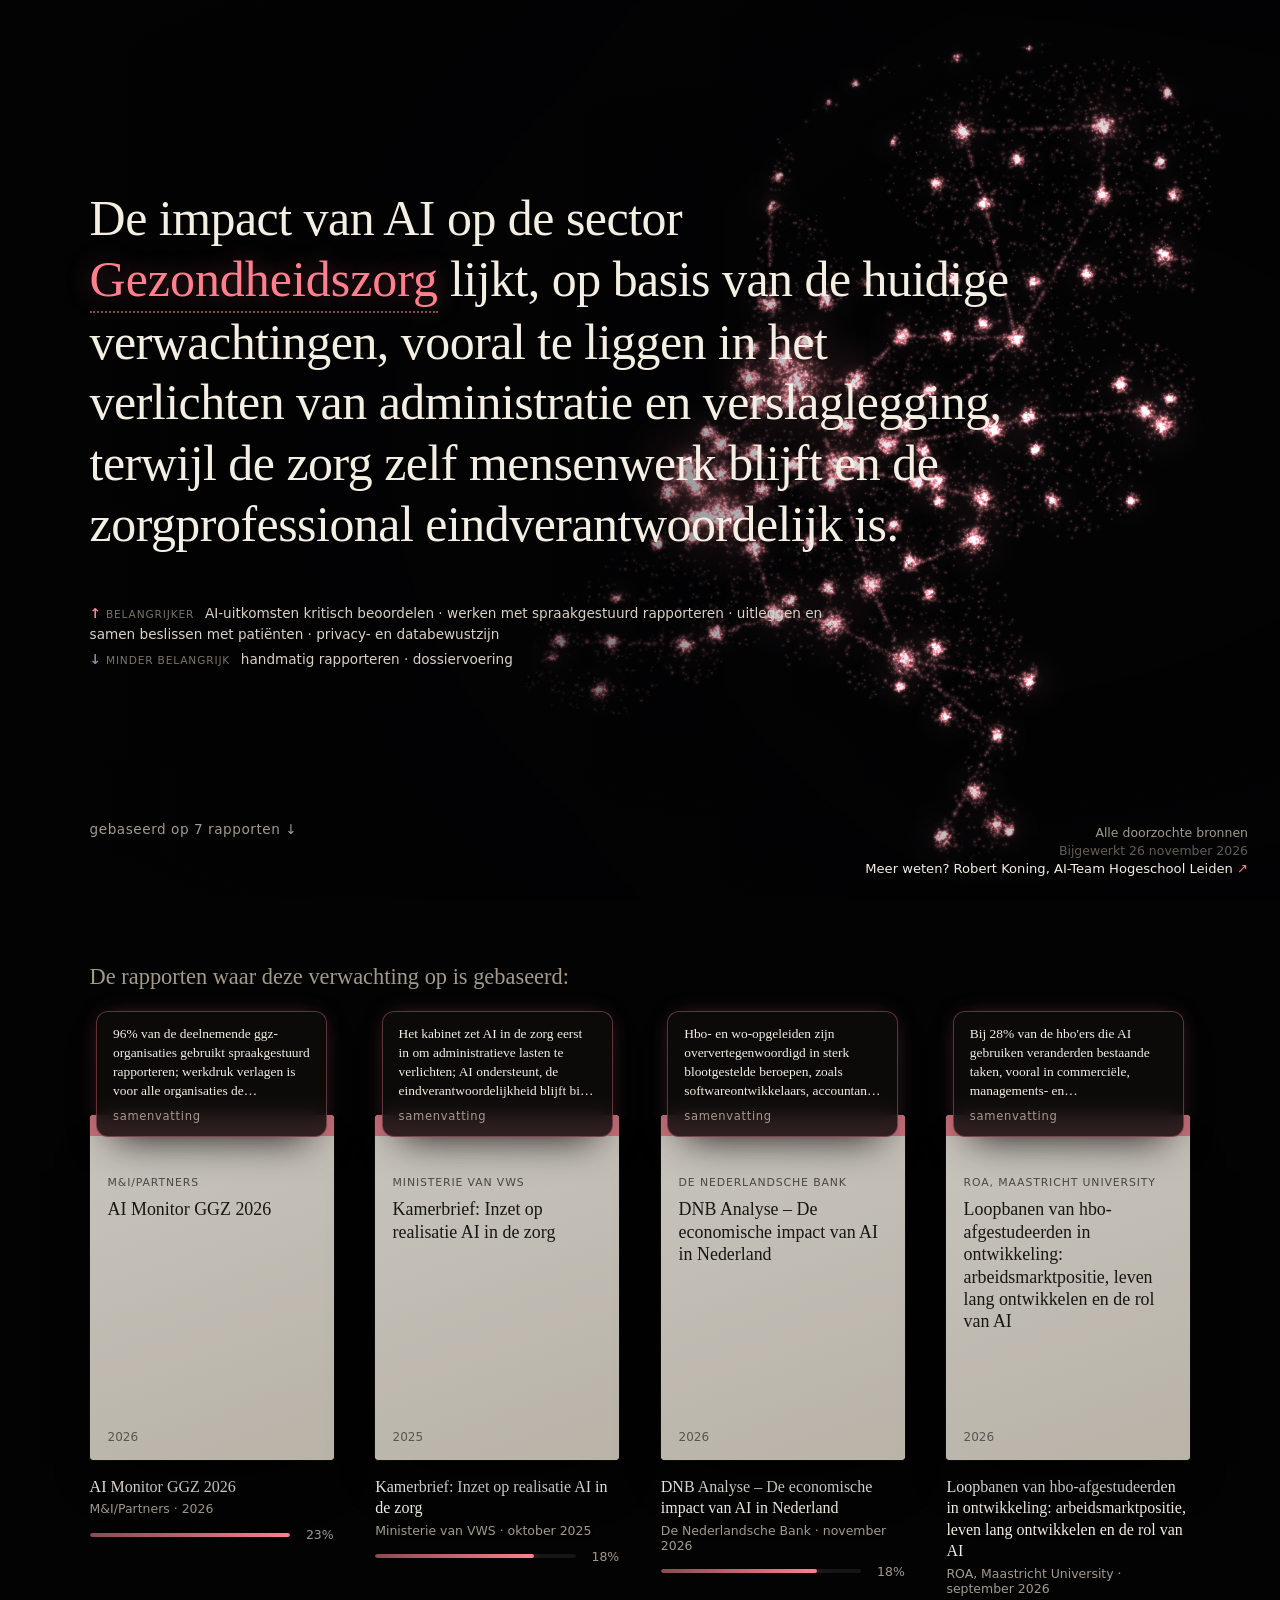
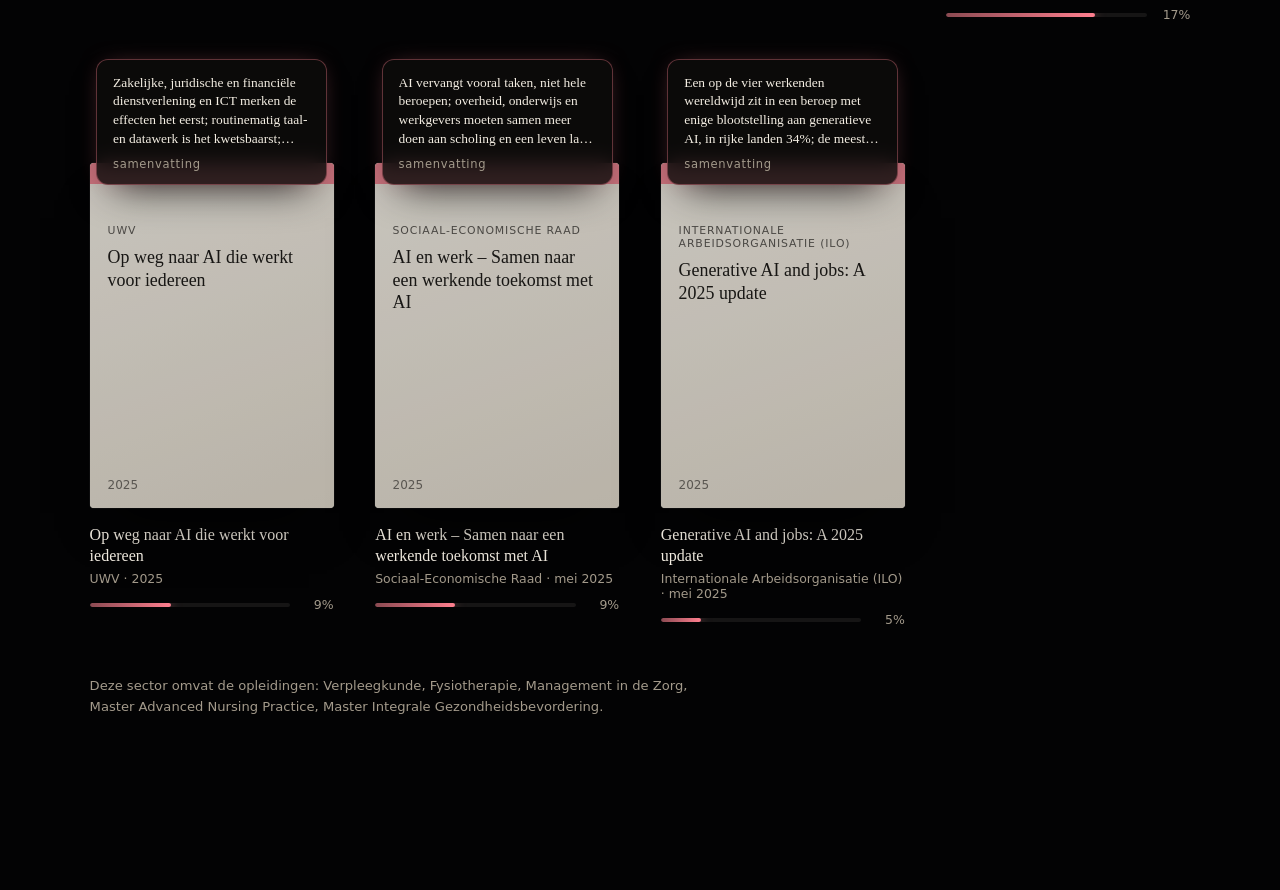
==== index.html @ 306b0353 "Eerste versie: AI en het hbo-werkveld Co-Authored-By: Claude Opus 5.5 <noreply@anthropic.com>" ====
<!doctype html>
<html lang="nl">
<head>
  <meta charset="utf-8">
  <meta name="viewport" content="width=device-width, initial-scale=1">
  <title>AI en het hbo-werkveld · Hogeschool Leiden</title>
  <meta name="description" content="Wat betekent AI voor de sectoren waarvoor Hogeschool Leiden opleidt? Eén zin per sector, gebaseerd op betrouwbaar onderzoek, wekelijks bijgewerkt.">
  <meta name="referrer" content="no-referrer">
  <link rel="icon" href="data:image/svg+xml,%3Csvg xmlns='http://www.w3.org/2000/svg' viewBox='0 0 32 32'%3E%3Crect width='32' height='32' fill='%23000'/%3E%3Ccircle cx='16' cy='16' r='6' fill='%23ffc46b'/%3E%3C/svg%3E">
  <link rel="stylesheet" href="style.css">
</head>
<body>
  <canvas id="kaart" aria-hidden="true"></canvas>
  <div class="vignet" aria-hidden="true"></div>

  <main>
    <section class="hero">
      <h1 class="zin" id="zin">
        De impact van AI op de sector
        <span class="kiezer" id="kiezer">
          <button type="button" class="kiezer-knop" id="kiezer-knop" aria-haspopup="listbox" aria-expanded="false" aria-controls="kiezer-lijst"><span id="sector-naam">…</span></button>
          <ul class="kiezer-lijst" id="kiezer-lijst" role="listbox" aria-label="Kies een sector"></ul>
        </span>
        lijkt, op basis van de huidige verwachtingen, <span class="kern" id="kern"></span>
      </h1>

      <div class="vaardigheden" id="vaardigheden" aria-live="polite">
        <p><span class="pijl op" aria-hidden="true">↑</span><span class="label">belangrijker</span> <span id="meer"></span></p>
        <p><span class="pijl neer" aria-hidden="true">↓</span><span class="label">minder belangrijk</span> <span id="minder"></span></p>
      </div>

      <a class="scroll-hint" href="#rapporten" id="scroll-hint"><span id="aantal"></span> <span aria-hidden="true">↓</span></a>
    </section>

    <section class="rapporten" id="rapporten" aria-labelledby="rapporten-kop">
      <h2 id="rapporten-kop">De rapporten waar deze verwachting op is gebaseerd:</h2>
      <ol class="rapport-lijst" id="rapport-lijst"></ol>
      <p class="opleidingen" id="opleidingen"></p>
    </section>
  </main>

  <footer>
    <a href="bronnen.html">Alle doorzochte bronnen</a>
    <span class="bijgewerkt" id="bijgewerkt"></span>
    <a class="contact" href="https://www.linkedin.com/in/robert-koning-3464b926/" target="_blank" rel="noopener" title="Naar LinkedIn">Meer weten? Robert Koning, AI-Team Hogeschool Leiden</a>
  </footer>

  <script src="kaart.js"></script>
  <script src="weging.js"></script>
  <script src="app.js"></script>
</body>
</html>
---- style.css ----
:root {
  --zwart: #030304;
  --licht-rgb: 255, 196, 107;  /* wordt per sector overschreven door app.js */
  --licht: rgb(var(--licht-rgb));
  --licht-zacht: rgba(var(--licht-rgb), 0.55);
  --tekst: #f4eee3;
  --gedempt: #a39a8b;
  --lijn: rgba(244, 238, 227, 0.14);
  --serif: "Iowan Old Style", "Palatino Linotype", Palatino, "Book Antiqua", Georgia, serif;
  --sans: system-ui, -apple-system, "Segoe UI", Roboto, sans-serif;
  --zacht: cubic-bezier(.22, .61, .36, 1);
}

* { box-sizing: border-box; }
html { scroll-behavior: smooth; overflow-x: clip; }
main { overflow-x: clip; }
body {
  margin: 0;
  background: var(--zwart);
  color: var(--tekst);
  font-family: var(--sans);
  -webkit-font-smoothing: antialiased;
  min-height: 100vh;
}

#kaart {
  position: fixed; inset: 0;
  width: 100vw; height: 100vh;
  z-index: 0;
}
.vignet {
  position: fixed; inset: 0; z-index: 1; pointer-events: none;
  background:
    linear-gradient(90deg, rgba(3,3,4,.92) 0%, rgba(3,3,4,.55) 45%, rgba(3,3,4,0) 75%),
    radial-gradient(ellipse at 70% 50%, transparent 40%, rgba(3,3,4,.7) 100%);
}

main { position: relative; z-index: 2; }

/* ---------- Hero ---------- */
.hero {
  position: relative;
  min-height: 100vh;
  display: flex; flex-direction: column; justify-content: center;
  padding: 8vh clamp(1.5rem, 7vw, 7rem) 12vh;
  max-width: 1100px;
}

.zin {
  font-family: var(--serif);
  font-weight: 400;
  font-size: clamp(1.75rem, 3.9vw, 3.4rem);
  line-height: 1.22;
  letter-spacing: -0.01em;
  margin: 0;
  max-width: 20em;
  text-wrap: pretty;
}
.kern {
  display: inline;
  transition: opacity .6s var(--zacht), filter .6s var(--zacht);
}
.kern.weg { opacity: 0; filter: blur(6px); }

/* ---------- Sectorkiezer ---------- */
.kiezer { position: relative; display: inline-block; white-space: nowrap; }
.kiezer-knop {
  font: inherit; color: var(--licht);
  background: none; border: 0; padding: 0; cursor: pointer;
  border-bottom: 2px dotted var(--licht-zacht);
  text-shadow: 0 0 24px rgba(var(--licht-rgb),.35);
  transition: color 1.2s var(--zacht), border-color 1.2s var(--zacht), text-shadow 1.2s var(--zacht);
}
.kiezer-knop:hover, .kiezer-knop:focus-visible, .kiezer.open .kiezer-knop { border-bottom-color: var(--licht); outline: none; }
.kiezer-knop:focus-visible { box-shadow: 0 2px 0 0 var(--licht); }

.kiezer-lijst {
  position: absolute; left: -0.6em; top: 100%;
  margin: .35em 0 0; padding: .4em 0;
  list-style: none;
  min-width: max(100%, 13em);
  background: rgba(12, 11, 10, .9);
  backdrop-filter: blur(14px); -webkit-backdrop-filter: blur(14px);
  border: 1px solid var(--lijn);
  border-radius: 14px;
  box-shadow: 0 30px 60px -20px rgba(0,0,0,.8);
  font-size: .55em;
  line-height: 1.3;
  z-index: 10;
  opacity: 0; transform: translateY(-6px) scale(.98); transform-origin: top left;
  pointer-events: none; visibility: hidden;
  transition: opacity .25s var(--zacht), transform .25s var(--zacht), visibility 0s .25s;
}
/* onzichtbare brug zodat de lijst open blijft tijdens het bewegen van de muis */
.kiezer-lijst::before { content: ""; position: absolute; left: 0; right: 0; top: -.8em; height: .8em; }
.kiezer.open .kiezer-lijst {
  opacity: 1; transform: none; pointer-events: auto; visibility: visible;
  transition: opacity .25s var(--zacht), transform .25s var(--zacht), visibility 0s;
}
.kiezer-lijst li {
  padding: .45em 1.1em; cursor: pointer; color: var(--tekst);
  transition: color .2s, background .2s;
}
.kiezer-lijst li::before {
  content: ""; display: inline-block; width: .45em; height: .45em; border-radius: 50%;
  margin-right: .7em; vertical-align: .12em;
  background: var(--kleur); box-shadow: 0 0 8px var(--kleur);
}
.kiezer-lijst li:hover, .kiezer-lijst li.actief-focus { color: var(--kleur); background: rgba(255, 255, 255, .04); }
.kiezer-lijst li[aria-selected="true"] { color: var(--gedempt); }
.kiezer-lijst li[aria-selected="true"]::after { content: " ·"; }

/* ---------- Vaardigheden ---------- */
.vaardigheden {
  margin-top: 2.6rem;
  font-size: clamp(.85rem, 1.05vw, .98rem);
  color: var(--gedempt);
  max-width: 46rem;
  transition: opacity .6s var(--zacht) .1s;
}
.vaardigheden.weg { opacity: 0; }
.vaardigheden p { margin: .4em 0; line-height: 1.5; }
.pijl { display: inline-block; width: 1.2em; font-weight: 600; }
.pijl.op { color: var(--licht); }
.pijl.neer { color: #7f8ea3; }
.label { letter-spacing: .08em; text-transform: uppercase; font-size: .78em; margin-right: .6em; opacity: .75; }
.vaardigheden span:last-child { color: #d9d1c3; }

.scroll-hint {
  position: absolute; bottom: 7vh; left: clamp(1.5rem, 7vw, 7rem);
  color: var(--gedempt); text-decoration: none; font-size: .85rem; letter-spacing: .04em;
  animation: zweef 3s ease-in-out infinite;
}
.scroll-hint:hover { color: var(--licht); }
@keyframes zweef { 50% { transform: translateY(5px); } }

/* ---------- Rapporten ---------- */
.rapporten {
  padding: 4rem clamp(1.5rem, 7vw, 7rem) 10rem;
  max-width: 1280px;
}
.rapporten h2 {
  font-family: var(--serif); font-weight: 400; font-size: 1.4rem;
  color: var(--gedempt); margin: 0 0 4.5rem;
}

/* Raster van voorpagina's, met boven elke voorpagina een zwevend citaat */
.rapport-lijst {
  list-style: none; margin: 0; padding: 0;
  display: grid; grid-template-columns: repeat(auto-fill, minmax(210px, 1fr));
  gap: 5.5rem 2.6rem;
}
.rapport {
  opacity: 0; transform: translateY(28px);
  transition: opacity .8s var(--zacht), transform .8s var(--zacht);
}
.rapport.zichtbaar { opacity: 1; transform: none; }
.rapport a { display: block; color: inherit; text-decoration: none; position: relative; outline: none; }

.citaat {
  display: block; position: relative; z-index: 2;
  margin: -3.2rem .4rem -1.4rem;
  padding: .85rem 1rem .75rem;
  background: rgba(14, 13, 12, .82);
  backdrop-filter: blur(10px); -webkit-backdrop-filter: blur(10px);
  border: 1px solid rgba(var(--licht-rgb), .35);
  border-radius: 12px;
  box-shadow: 0 18px 40px -18px rgba(0,0,0,.9), 0 0 24px -10px rgba(var(--licht-rgb), .5);
  font-family: var(--serif); font-style: italic;
  font-size: .92rem; line-height: 1.4; color: var(--tekst);
  animation: drijf 6s ease-in-out infinite;
  animation-delay: var(--vertraging, 0s);
  transition: transform .5s var(--zacht), border-color .4s;
}
.citaat-tekst::before { content: "“"; color: var(--licht); margin-right: .1em; }
.citaat-tekst::after { content: "”"; color: var(--licht); margin-left: .05em; }
.citaat.samenvatting { font-style: normal; font-size: .84rem; }
.citaat.samenvatting .citaat-tekst::before, .citaat.samenvatting .citaat-tekst::after { content: none; }
.citaat .citaat-tekst {
  display: -webkit-box; -webkit-box-orient: vertical; -webkit-line-clamp: 4; overflow: hidden;
}
.rapport a:hover .citaat-tekst, .rapport a:focus-visible .citaat-tekst { -webkit-line-clamp: unset; }
.citaat .pagina {
  display: block; margin-top: .45rem;
  font-family: var(--sans); font-style: normal; font-size: .72rem; letter-spacing: .06em;
  color: var(--gedempt);
}
@keyframes drijf { 50% { transform: translateY(-5px); } }

.omslag {
  position: relative; display: block;
  aspect-ratio: 1 / 1.414;
  border-radius: 4px; overflow: hidden;
  background: #ece6da;
  box-shadow: 0 30px 50px -25px rgba(0,0,0,.9), 0 0 0 1px rgba(255,255,255,.06);
  transform: perspective(900px) rotateX(0) rotateY(0);
  transition: transform .6s var(--zacht), box-shadow .6s var(--zacht), filter .6s;
  filter: brightness(.82) saturate(.9);
}
.omslag img { width: 100%; height: 100%; object-fit: cover; display: block; }

/* Getekende voorpagina wanneer er geen afbeelding beschikbaar is */
.omslag-getekend {
  position: absolute; inset: 0; display: flex; flex-direction: column;
  padding: 2.4rem 1.1rem 1rem; color: #1d1b18;
  background: linear-gradient(160deg, #f4efe5, #e2dacb);
}
.omslag-getekend::before {
  content: ""; position: absolute; left: 0; right: 0; top: 0; height: 1.3rem;
  background: var(--licht); opacity: .9;
}
.omslag-org { font-size: .68rem; letter-spacing: .08em; text-transform: uppercase; opacity: .7; margin-top: 1.4rem; }
.omslag-titel { font-family: var(--serif); font-size: 1.12rem; line-height: 1.25; margin-top: .6rem; }
.omslag-jaar { margin-top: auto; font-size: .75rem; opacity: .6; }

.open {
  position: absolute; left: 50%; bottom: 1rem; z-index: 3;
  transform: translate(-50%, 8px); opacity: 0;
  padding: .45rem .9rem; border-radius: 999px;
  background: var(--licht); color: #111; font-size: .8rem; font-weight: 600; white-space: nowrap;
  box-shadow: 0 0 24px rgba(var(--licht-rgb), .6);
  transition: opacity .35s var(--zacht), transform .35s var(--zacht);
}

.rapport a:hover .omslag, .rapport a:focus-visible .omslag {
  transform: perspective(900px) rotateX(4deg) rotateY(-6deg) translateY(-6px);
  box-shadow: 0 40px 60px -25px rgba(0,0,0,.95), 0 0 50px -10px rgba(var(--licht-rgb), .55);
  filter: none;
}
.rapport a:hover .citaat, .rapport a:focus-visible .citaat { border-color: var(--licht); }
.rapport a:hover .open, .rapport a:focus-visible .open { opacity: 1; transform: translate(-50%, 0); }

.rapport-onder { display: block; margin-top: 1rem; }
.rapport-titel { display: block; font-family: var(--serif); font-size: 1rem; line-height: 1.35; transition: color .25s; }
.rapport a:hover .rapport-titel, .rapport a:focus-visible .rapport-titel { color: var(--licht); }
.rapport-meta { display: block; font-size: .78rem; color: var(--gedempt); margin-top: .25rem; }
.rapport-gewicht { display: flex; align-items: center; gap: .7rem; margin-top: .7rem; }
.rapport-gewicht .balk { flex: 1; }
.procent { display: block; }
.balk { display: block; height: 4px; border-radius: 2px; background: rgba(244,238,227,.08); overflow: hidden; }
.balk span {
  display: block; height: 100%; width: 0; border-radius: 2px;
  background: linear-gradient(90deg, rgba(var(--licht-rgb), .5), var(--licht));
  box-shadow: 0 0 12px rgba(var(--licht-rgb), .6);
  transition: width 1.1s var(--zacht) .2s;
}
.procent { font-size: .78rem; color: var(--gedempt); font-variant-numeric: tabular-nums; min-width: 2.6em; text-align: right; }

.opleidingen { margin-top: 3rem; font-size: .82rem; color: var(--gedempt); line-height: 1.6; max-width: 40rem; }

/* ---------- Footer ---------- */
footer {
  position: fixed; right: clamp(1rem, 2.5vw, 2rem); bottom: clamp(.8rem, 2vw, 1.5rem);
  z-index: 3;
  display: flex; flex-direction: column; align-items: flex-end; gap: .2rem;
  font-size: .78rem; color: var(--gedempt); text-align: right;
}
footer a { color: var(--gedempt); text-decoration: none; transition: color .2s; }
footer a:hover, footer a:focus-visible { color: var(--licht); }
footer .contact { color: var(--tekst); font-size: 1.05em; }
footer .contact::after { content: " ↗"; color: var(--licht); }
.bijgewerkt { opacity: .6; }

@media (max-width: 700px) {
  .vignet { background: linear-gradient(180deg, rgba(3,3,4,.6), rgba(3,3,4,.4) 60%, rgba(3,3,4,.8)); }
  .rapport-lijst { grid-template-columns: repeat(auto-fill, minmax(170px, 1fr)); gap: 5rem 1.6rem; }
  .procent { text-align: left; }
  footer {
    left: 0; right: 0; bottom: 0; padding: 2.2rem 1rem .8rem;
    background: linear-gradient(180deg, rgba(3,3,4,0), rgba(3,3,4,.92) 55%);
    font-size: .72rem;
  }
  footer .bijgewerkt { display: none; }
  .rapporten { padding-bottom: 8rem; }
  .scroll-hint { display: none; }
}

@media (prefers-reduced-motion: reduce) {
  *, *::before, *::after { transition-duration: .01ms !important; animation: none !important; }
  html { scroll-behavior: auto; }
}
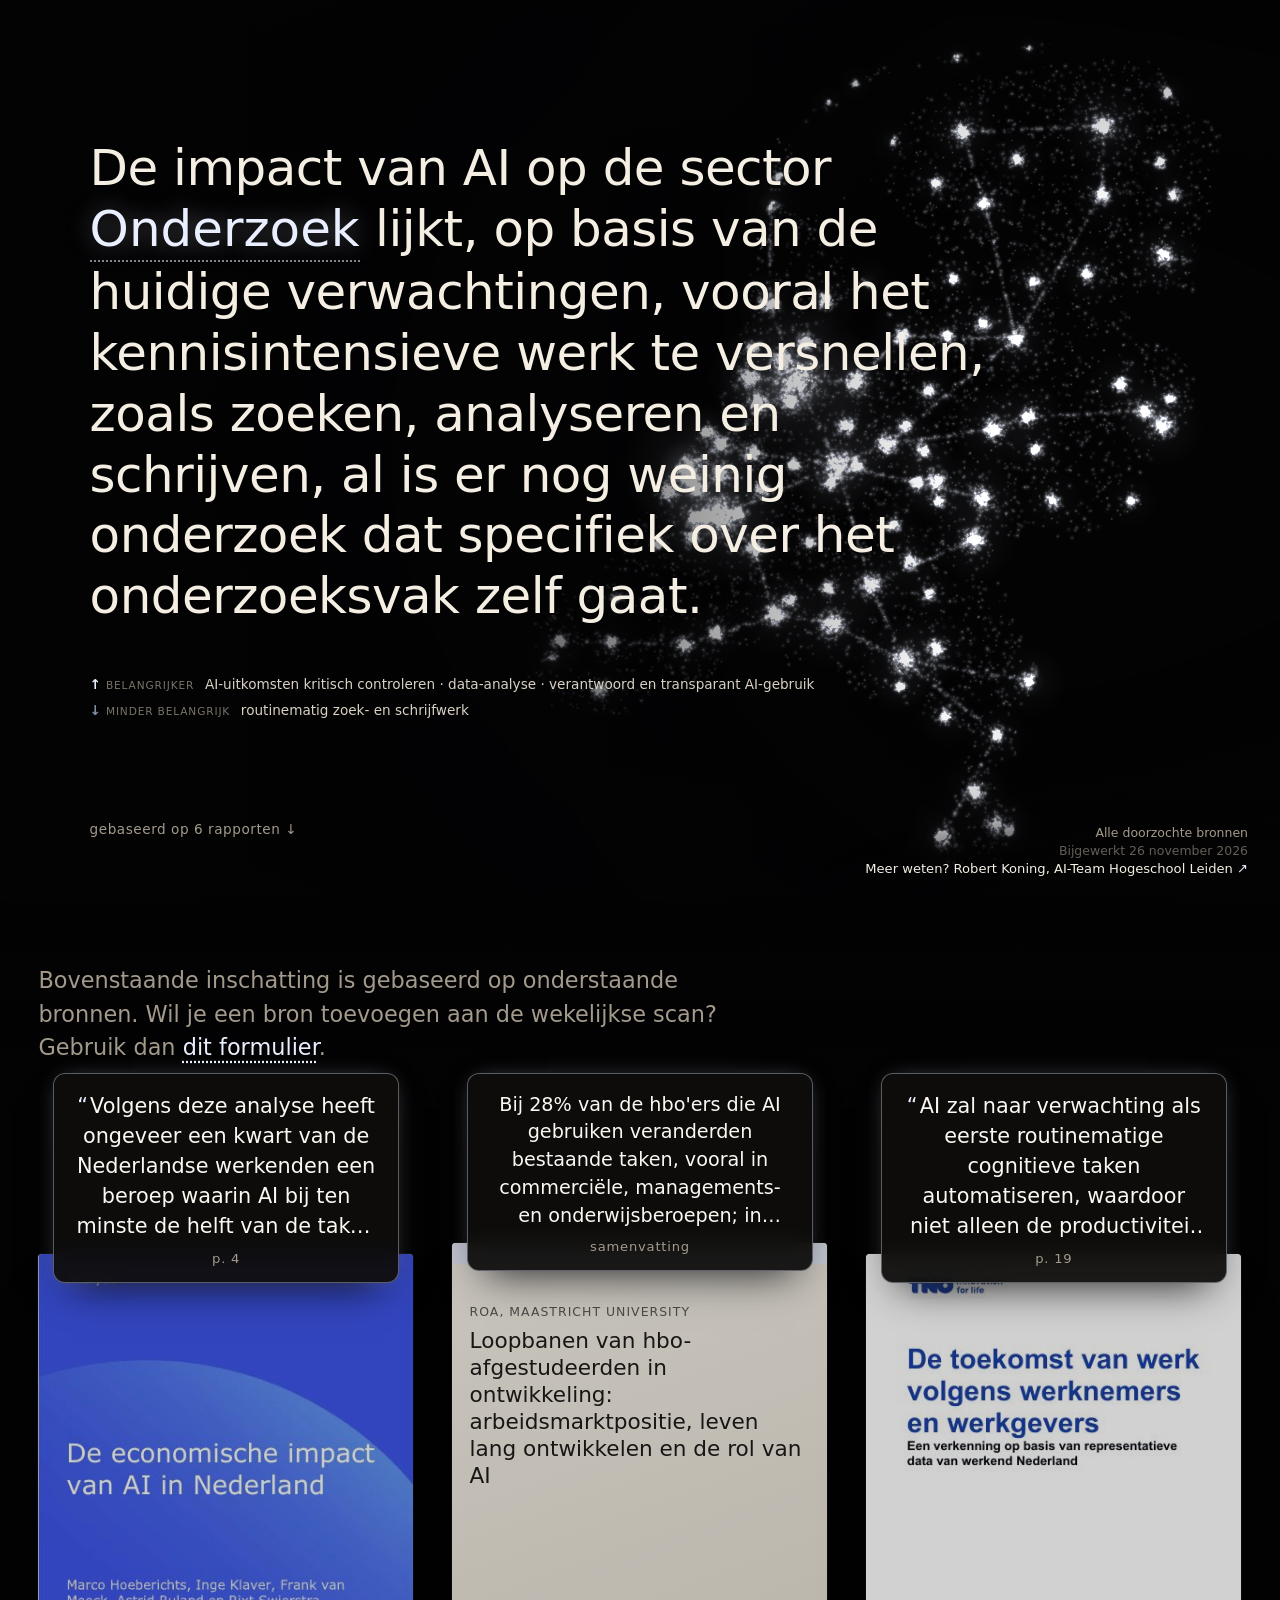
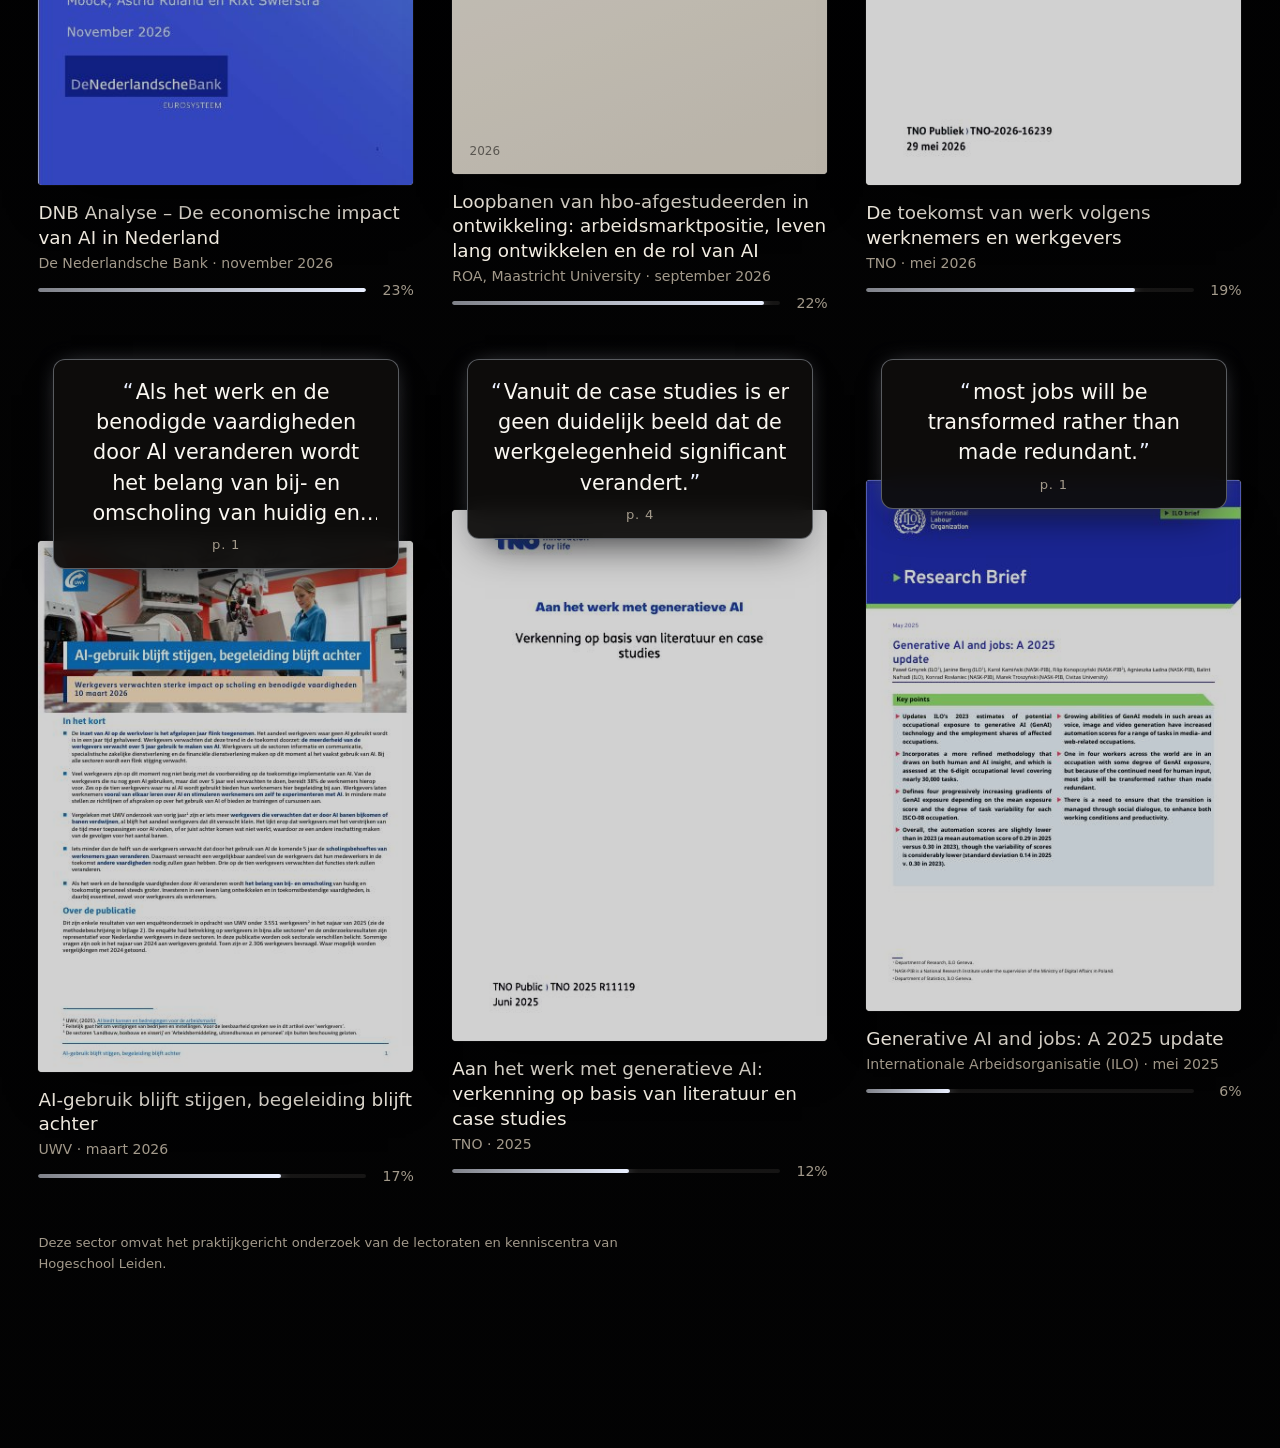
==== commit ea1ca9bf: "Sector Onderzoek met golf naar Leiden toe; nieuwe kop met link naar het bronformulier Co-Authored-By" ====
--- a/index.html
+++ b/index.html
@@ -33,7 +33,7 @@
     </section>
 
     <section class="rapporten" id="rapporten" aria-labelledby="rapporten-kop">
-      <h2 id="rapporten-kop">De rapporten waar deze verwachting op is gebaseerd:</h2>
+      <h2 id="rapporten-kop">Bovenstaande inschatting is gebaseerd op onderstaande bronnen. Wil je een bron toevoegen aan de wekelijkse scan? Gebruik dan <a href="https://github.com/rckoning85/ai-impact-hbo/issues/new?template=bron-voorstellen.yml" target="_blank" rel="noopener">dit formulier</a>.</h2>
       <ol class="rapport-lijst" id="rapport-lijst"></ol>
       <p class="opleidingen" id="opleidingen"></p>
     </section>
--- a/style.css
+++ b/style.css
@@ -6,8 +6,10 @@
   --tekst: #f4eee3;
   --gedempt: #a39a8b;
   --lijn: rgba(244, 238, 227, 0.14);
-  --serif: "Iowan Old Style", "Palatino Linotype", Palatino, "Book Antiqua", Georgia, serif;
-  --sans: system-ui, -apple-system, "Segoe UI", Roboto, sans-serif;
+  /* Vriendelijke, schreefloze letters van het apparaat zelf (geen externe lettertypediensten, dus geen tracking).
+     Op Apple-apparaten de afgeronde systeemletter, op Windows Segoe UI, op Android Roboto. */
+  --sans: ui-rounded, "SF Pro Rounded", "Segoe UI Variable Text", "Segoe UI", system-ui, -apple-system, Roboto, "Helvetica Neue", Arial, sans-serif;
+  --serif: var(--sans); /* koppen gebruiken nu ook de schreefloze letter */
   --zacht: cubic-bezier(.22, .61, .36, 1);
 }
 
@@ -136,19 +138,26 @@
 
 /* ---------- Rapporten ---------- */
 .rapporten {
-  padding: 4rem clamp(1.5rem, 7vw, 7rem) 10rem;
-  max-width: 1280px;
+  /* bijna schermbreed: de rapporten schuiven over de kaart van Nederland heen */
+  padding: 4rem clamp(1.25rem, 3vw, 3.5rem) 10rem;
+  max-width: none;
+  background: linear-gradient(180deg, rgba(3,3,4,0), rgba(3,3,4,.55) 10rem, rgba(3,3,4,.55));
 }
 .rapporten h2 {
   font-family: var(--serif); font-weight: 400; font-size: 1.4rem;
-  color: var(--gedempt); margin: 0 0 4.5rem;
-}
+  color: var(--gedempt); margin: 0 0 4.5rem; max-width: 46rem; line-height: 1.5;
+}
+.rapporten h2 a {
+  color: var(--licht); text-decoration: underline dotted; text-underline-offset: .25em;
+  transition: color .3s;
+}
+.rapporten h2 a:hover, .rapporten h2 a:focus-visible { color: #fff; }
 
 /* Raster van voorpagina's, met boven elke voorpagina een zwevend citaat */
 .rapport-lijst {
   list-style: none; margin: 0; padding: 0;
-  display: grid; grid-template-columns: repeat(auto-fill, minmax(210px, 1fr));
-  gap: 5.5rem 2.6rem;
+  display: grid; grid-template-columns: repeat(auto-fill, minmax(min(100%, 360px), 1fr));
+  gap: 7rem clamp(1.5rem, 3vw, 3.5rem);
 }
 .rapport {
   opacity: 0; transform: translateY(28px);
@@ -159,30 +168,30 @@
 
 .citaat {
   display: block; position: relative; z-index: 2;
-  margin: -3.2rem .4rem -1.4rem;
-  padding: .85rem 1rem .75rem;
-  background: rgba(14, 13, 12, .82);
+  width: 92%; margin: -4rem auto -1.8rem; padding: 1.05rem 1.3rem .9rem;
+  text-align: center;
+  background: rgba(14, 13, 12, .94);
   backdrop-filter: blur(10px); -webkit-backdrop-filter: blur(10px);
   border: 1px solid rgba(var(--licht-rgb), .35);
   border-radius: 12px;
   box-shadow: 0 18px 40px -18px rgba(0,0,0,.9), 0 0 24px -10px rgba(var(--licht-rgb), .5);
-  font-family: var(--serif); font-style: italic;
-  font-size: .92rem; line-height: 1.4; color: var(--tekst);
+  font-family: var(--sans); font-style: normal;
+  font-size: 1.3rem; line-height: 1.45; color: #fbf8f2;
   animation: drijf 6s ease-in-out infinite;
   animation-delay: var(--vertraging, 0s);
   transition: transform .5s var(--zacht), border-color .4s;
 }
 .citaat-tekst::before { content: "“"; color: var(--licht); margin-right: .1em; }
 .citaat-tekst::after { content: "”"; color: var(--licht); margin-left: .05em; }
-.citaat.samenvatting { font-style: normal; font-size: .84rem; }
+.citaat.samenvatting { font-style: normal; font-size: 1.2rem; }
 .citaat.samenvatting .citaat-tekst::before, .citaat.samenvatting .citaat-tekst::after { content: none; }
 .citaat .citaat-tekst {
-  display: -webkit-box; -webkit-box-orient: vertical; -webkit-line-clamp: 4; overflow: hidden;
+  display: -webkit-box; -webkit-box-orient: vertical; -webkit-line-clamp: 5; overflow: hidden;
 }
 .rapport a:hover .citaat-tekst, .rapport a:focus-visible .citaat-tekst { -webkit-line-clamp: unset; }
 .citaat .pagina {
   display: block; margin-top: .45rem;
-  font-family: var(--sans); font-style: normal; font-size: .72rem; letter-spacing: .06em;
+  font-family: var(--sans); font-style: normal; font-size: .82rem; letter-spacing: .06em;
   color: var(--gedempt);
 }
 @keyframes drijf { 50% { transform: translateY(-5px); } }
@@ -209,11 +218,11 @@
   content: ""; position: absolute; left: 0; right: 0; top: 0; height: 1.3rem;
   background: var(--licht); opacity: .9;
 }
-.omslag-org { font-size: .68rem; letter-spacing: .08em; text-transform: uppercase; opacity: .7; margin-top: 1.4rem; }
-.omslag-titel { font-family: var(--serif); font-size: 1.12rem; line-height: 1.25; margin-top: .6rem; }
+.omslag-org { font-size: .78rem; letter-spacing: .08em; text-transform: uppercase; opacity: .7; margin-top: 1.4rem; }
+.omslag-titel { font-family: var(--serif); font-size: 1.35rem; line-height: 1.25; margin-top: .6rem; }
 .omslag-jaar { margin-top: auto; font-size: .75rem; opacity: .6; }
 
-.open {
+.open-rapport {
   position: absolute; left: 50%; bottom: 1rem; z-index: 3;
   transform: translate(-50%, 8px); opacity: 0;
   padding: .45rem .9rem; border-radius: 999px;
@@ -228,12 +237,12 @@
   filter: none;
 }
 .rapport a:hover .citaat, .rapport a:focus-visible .citaat { border-color: var(--licht); }
-.rapport a:hover .open, .rapport a:focus-visible .open { opacity: 1; transform: translate(-50%, 0); }
+.rapport a:hover .open-rapport, .rapport a:focus-visible .open-rapport { opacity: 1; transform: translate(-50%, 0); }
 
 .rapport-onder { display: block; margin-top: 1rem; }
-.rapport-titel { display: block; font-family: var(--serif); font-size: 1rem; line-height: 1.35; transition: color .25s; }
+.rapport-titel { display: block; font-family: var(--serif); font-size: 1.15rem; line-height: 1.35; transition: color .25s; }
 .rapport a:hover .rapport-titel, .rapport a:focus-visible .rapport-titel { color: var(--licht); }
-.rapport-meta { display: block; font-size: .78rem; color: var(--gedempt); margin-top: .25rem; }
+.rapport-meta { display: block; font-size: .88rem; color: var(--gedempt); margin-top: .25rem; }
 .rapport-gewicht { display: flex; align-items: center; gap: .7rem; margin-top: .7rem; }
 .rapport-gewicht .balk { flex: 1; }
 .procent { display: block; }
@@ -244,16 +253,19 @@
   box-shadow: 0 0 12px rgba(var(--licht-rgb), .6);
   transition: width 1.1s var(--zacht) .2s;
 }
-.procent { font-size: .78rem; color: var(--gedempt); font-variant-numeric: tabular-nums; min-width: 2.6em; text-align: right; }
+.procent { font-size: .88rem; color: var(--gedempt); font-variant-numeric: tabular-nums; min-width: 2.6em; text-align: right; }
 
 .opleidingen { margin-top: 3rem; font-size: .82rem; color: var(--gedempt); line-height: 1.6; max-width: 40rem; }
 
 /* ---------- Footer ---------- */
 footer {
-  position: fixed; right: clamp(1rem, 2.5vw, 2rem); bottom: clamp(.8rem, 2vw, 1.5rem);
+  position: fixed; right: 0; bottom: 0;
+  padding: 1.6rem clamp(1rem, 2.5vw, 2rem) clamp(.8rem, 2vw, 1.5rem) 3rem;
   z-index: 3;
   display: flex; flex-direction: column; align-items: flex-end; gap: .2rem;
   font-size: .78rem; color: var(--gedempt); text-align: right;
+  /* donkere gloed zodat de tekst leesbaar blijft als de rapporten eronder door schuiven */
+  background: radial-gradient(ellipse at 100% 100%, rgba(3,3,4,.95) 0%, rgba(3,3,4,.85) 45%, rgba(3,3,4,0) 75%);
 }
 footer a { color: var(--gedempt); text-decoration: none; transition: color .2s; }
 footer a:hover, footer a:focus-visible { color: var(--licht); }
@@ -263,7 +275,7 @@
 
 @media (max-width: 700px) {
   .vignet { background: linear-gradient(180deg, rgba(3,3,4,.6), rgba(3,3,4,.4) 60%, rgba(3,3,4,.8)); }
-  .rapport-lijst { grid-template-columns: repeat(auto-fill, minmax(170px, 1fr)); gap: 5rem 1.6rem; }
+  .rapport-lijst { grid-template-columns: 1fr; gap: 6rem 1.6rem; }
   .procent { text-align: left; }
   footer {
     left: 0; right: 0; bottom: 0; padding: 2.2rem 1rem .8rem;
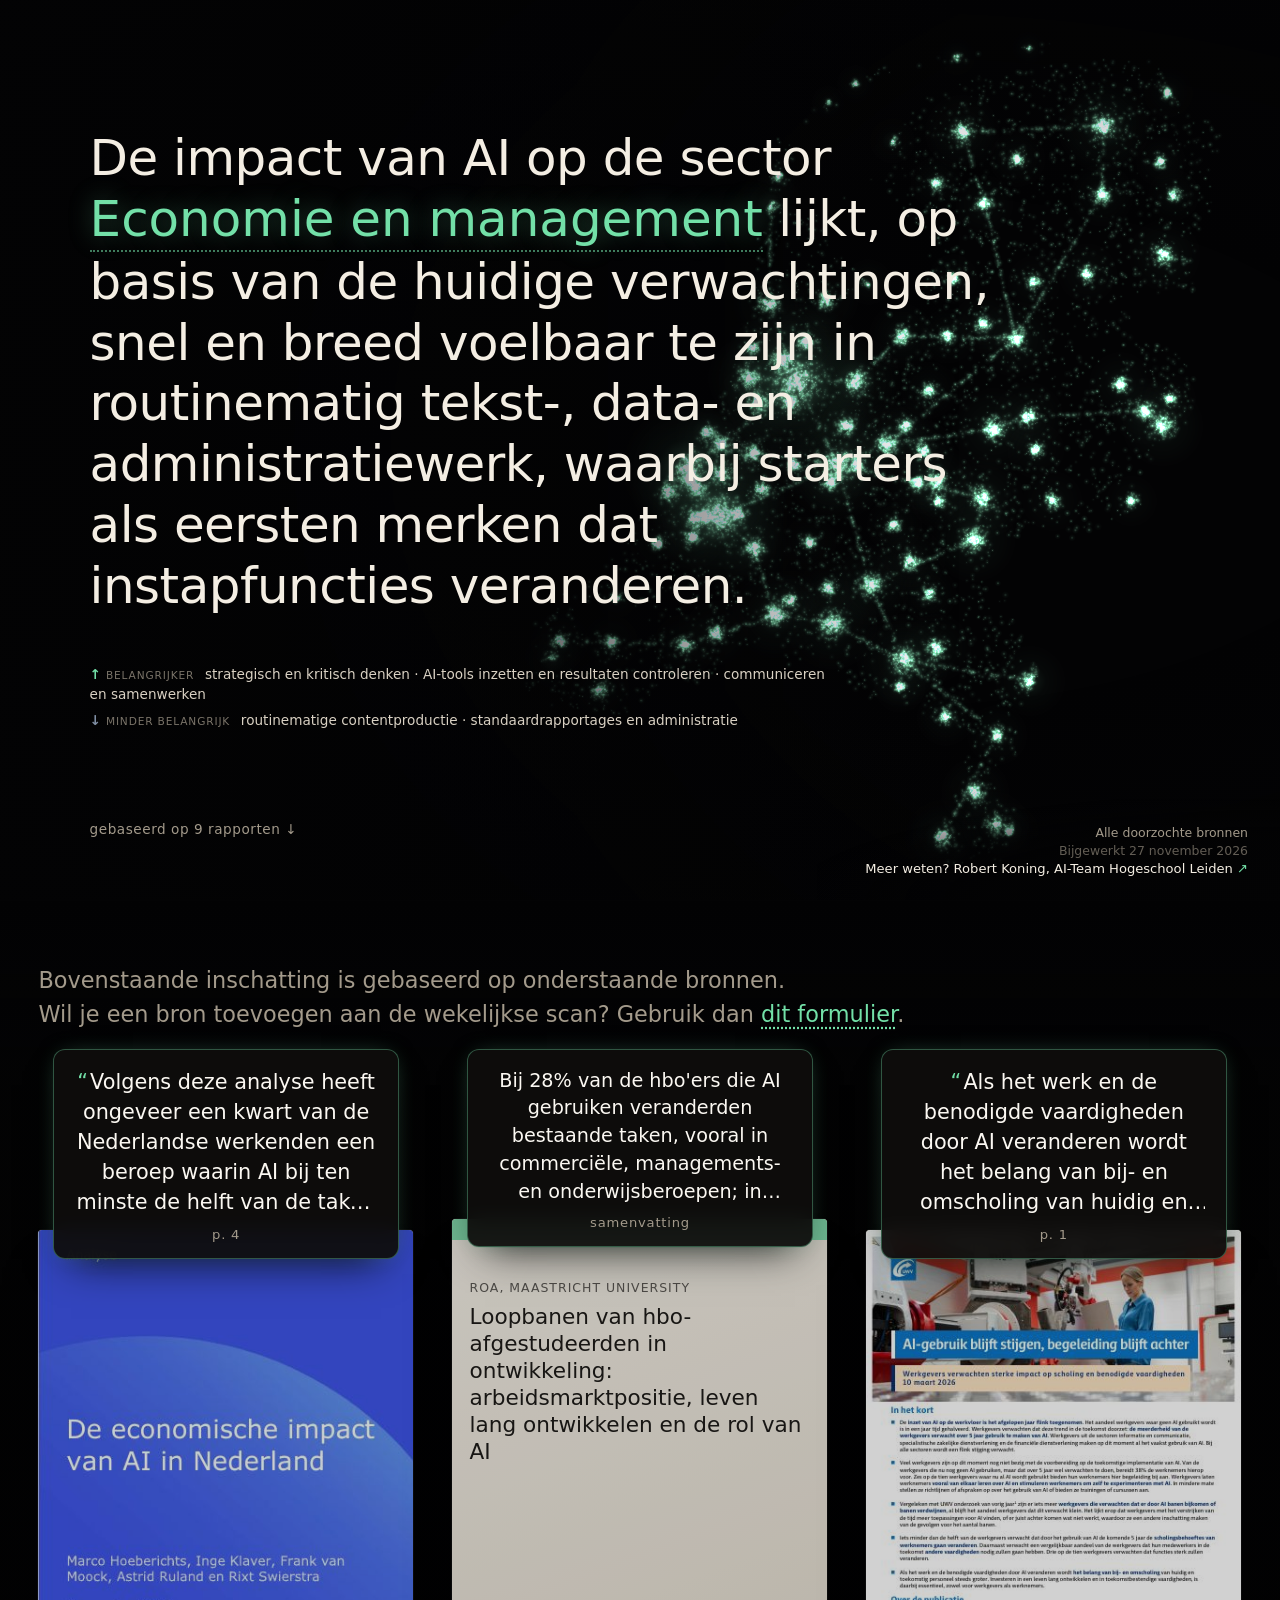
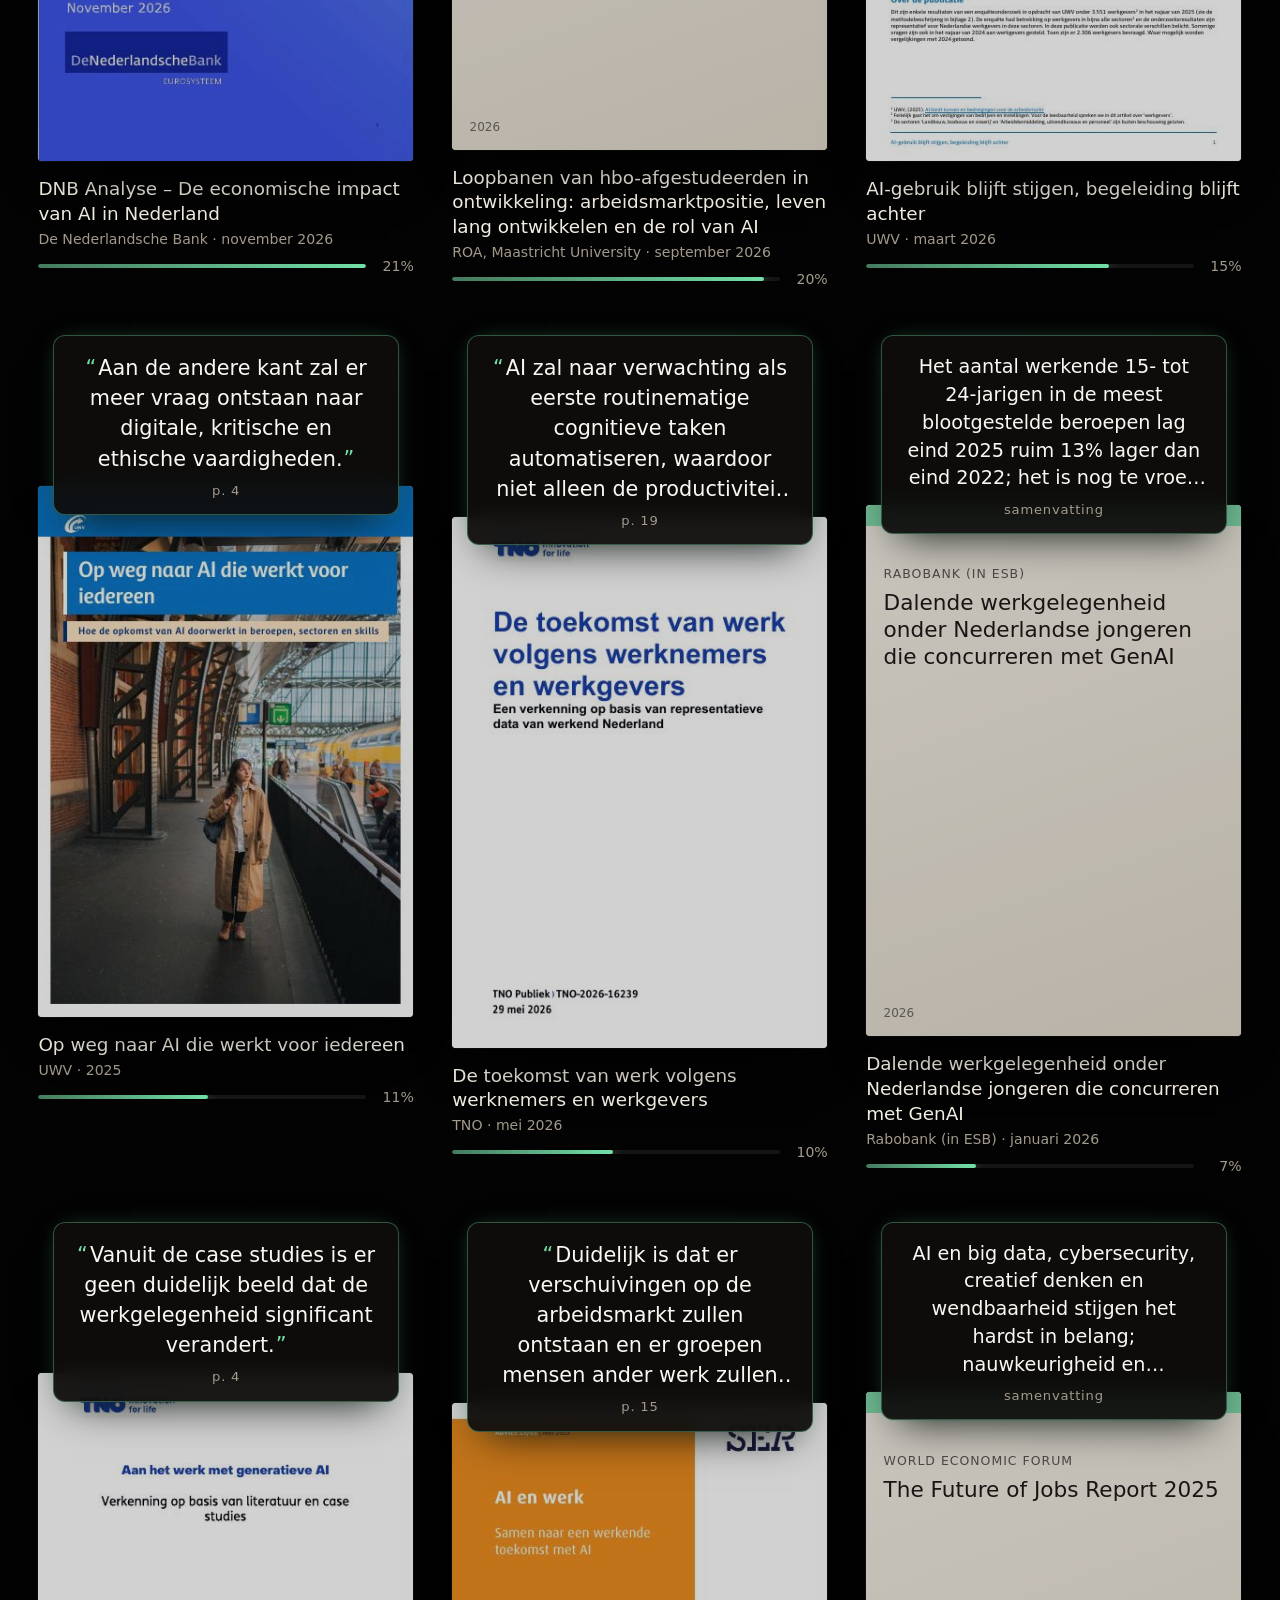
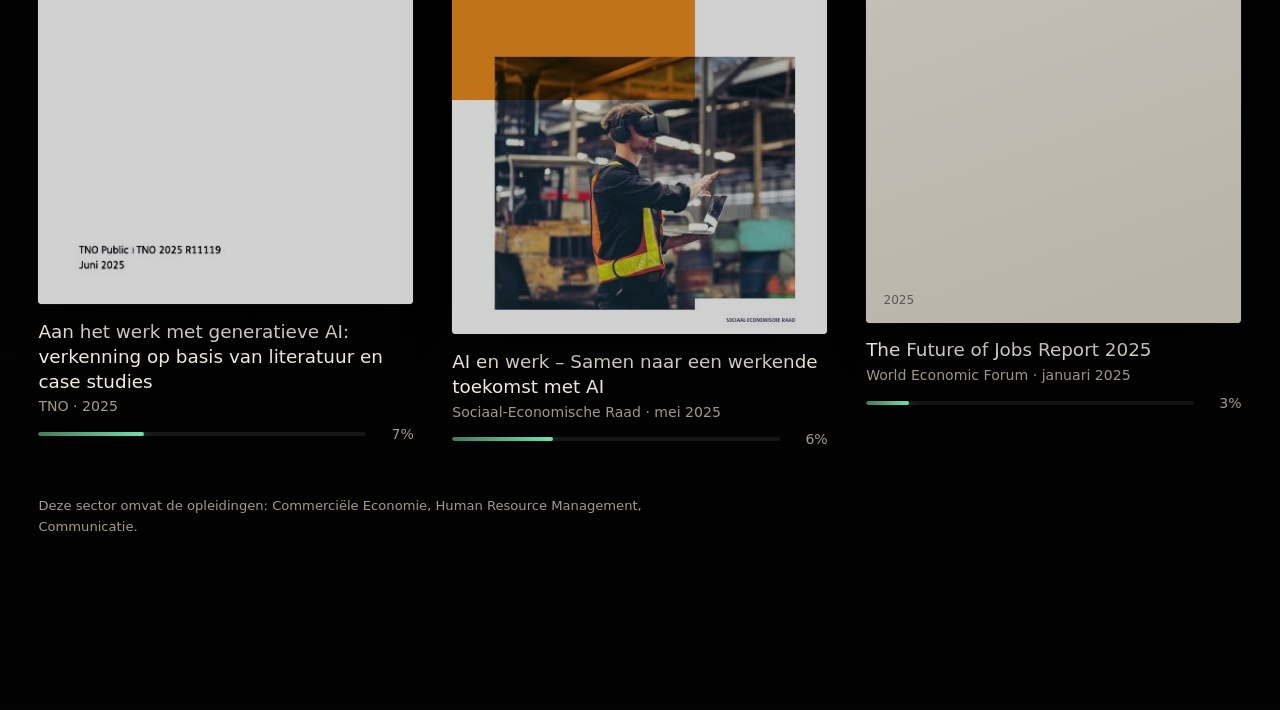
==== commit e33d1d26: "Regelafbrekingen in de kop boven de rapporten; versienummers zodat browsers nieuwe code direct laden" ====
--- a/index.html
+++ b/index.html
@@ -7,7 +7,7 @@
   <meta name="description" content="Wat betekent AI voor de sectoren waarvoor Hogeschool Leiden opleidt? Eén zin per sector, gebaseerd op betrouwbaar onderzoek, wekelijks bijgewerkt.">
   <meta name="referrer" content="no-referrer">
   <link rel="icon" href="data:image/svg+xml,%3Csvg xmlns='http://www.w3.org/2000/svg' viewBox='0 0 32 32'%3E%3Crect width='32' height='32' fill='%23000'/%3E%3Ccircle cx='16' cy='16' r='6' fill='%23ffc46b'/%3E%3C/svg%3E">
-  <link rel="stylesheet" href="style.css">
+  <link rel="stylesheet" href="style.css?v=2">
 </head>
 <body>
   <canvas id="kaart" aria-hidden="true"></canvas>
@@ -33,7 +33,7 @@
     </section>
 
     <section class="rapporten" id="rapporten" aria-labelledby="rapporten-kop">
-      <h2 id="rapporten-kop">Bovenstaande inschatting is gebaseerd op onderstaande bronnen. Wil je een bron toevoegen aan de wekelijkse scan? Gebruik dan <a href="https://github.com/rckoning85/ai-impact-hbo/issues/new?template=bron-voorstellen.yml" target="_blank" rel="noopener">dit formulier</a>.</h2>
+      <h2 id="rapporten-kop">Bovenstaande inschatting is gebaseerd op onderstaande bronnen.<br>Wil je een bron toevoegen aan de wekelijkse scan? Gebruik dan <a href="https://github.com/rckoning85/ai-impact-hbo/issues/new?template=bron-voorstellen.yml" target="_blank" rel="noopener">dit formulier</a>.<br><br></h2>
       <ol class="rapport-lijst" id="rapport-lijst"></ol>
       <p class="opleidingen" id="opleidingen"></p>
     </section>
@@ -45,8 +45,8 @@
     <a class="contact" href="https://www.linkedin.com/in/robert-koning-3464b926/" target="_blank" rel="noopener" title="Naar LinkedIn">Meer weten? Robert Koning, AI-Team Hogeschool Leiden</a>
   </footer>
 
-  <script src="kaart.js"></script>
-  <script src="weging.js"></script>
-  <script src="app.js"></script>
+  <script src="kaart.js?v=2"></script>
+  <script src="weging.js?v=2"></script>
+  <script src="app.js?v=2"></script>
 </body>
 </html>
--- a/style.css
+++ b/style.css
@@ -145,7 +145,7 @@
 }
 .rapporten h2 {
   font-family: var(--serif); font-weight: 400; font-size: 1.4rem;
-  color: var(--gedempt); margin: 0 0 4.5rem; max-width: 46rem; line-height: 1.5;
+  color: var(--gedempt); margin: 0 0 3rem; max-width: 70rem; line-height: 1.5;
 }
 .rapporten h2 a {
   color: var(--licht); text-decoration: underline dotted; text-underline-offset: .25em;
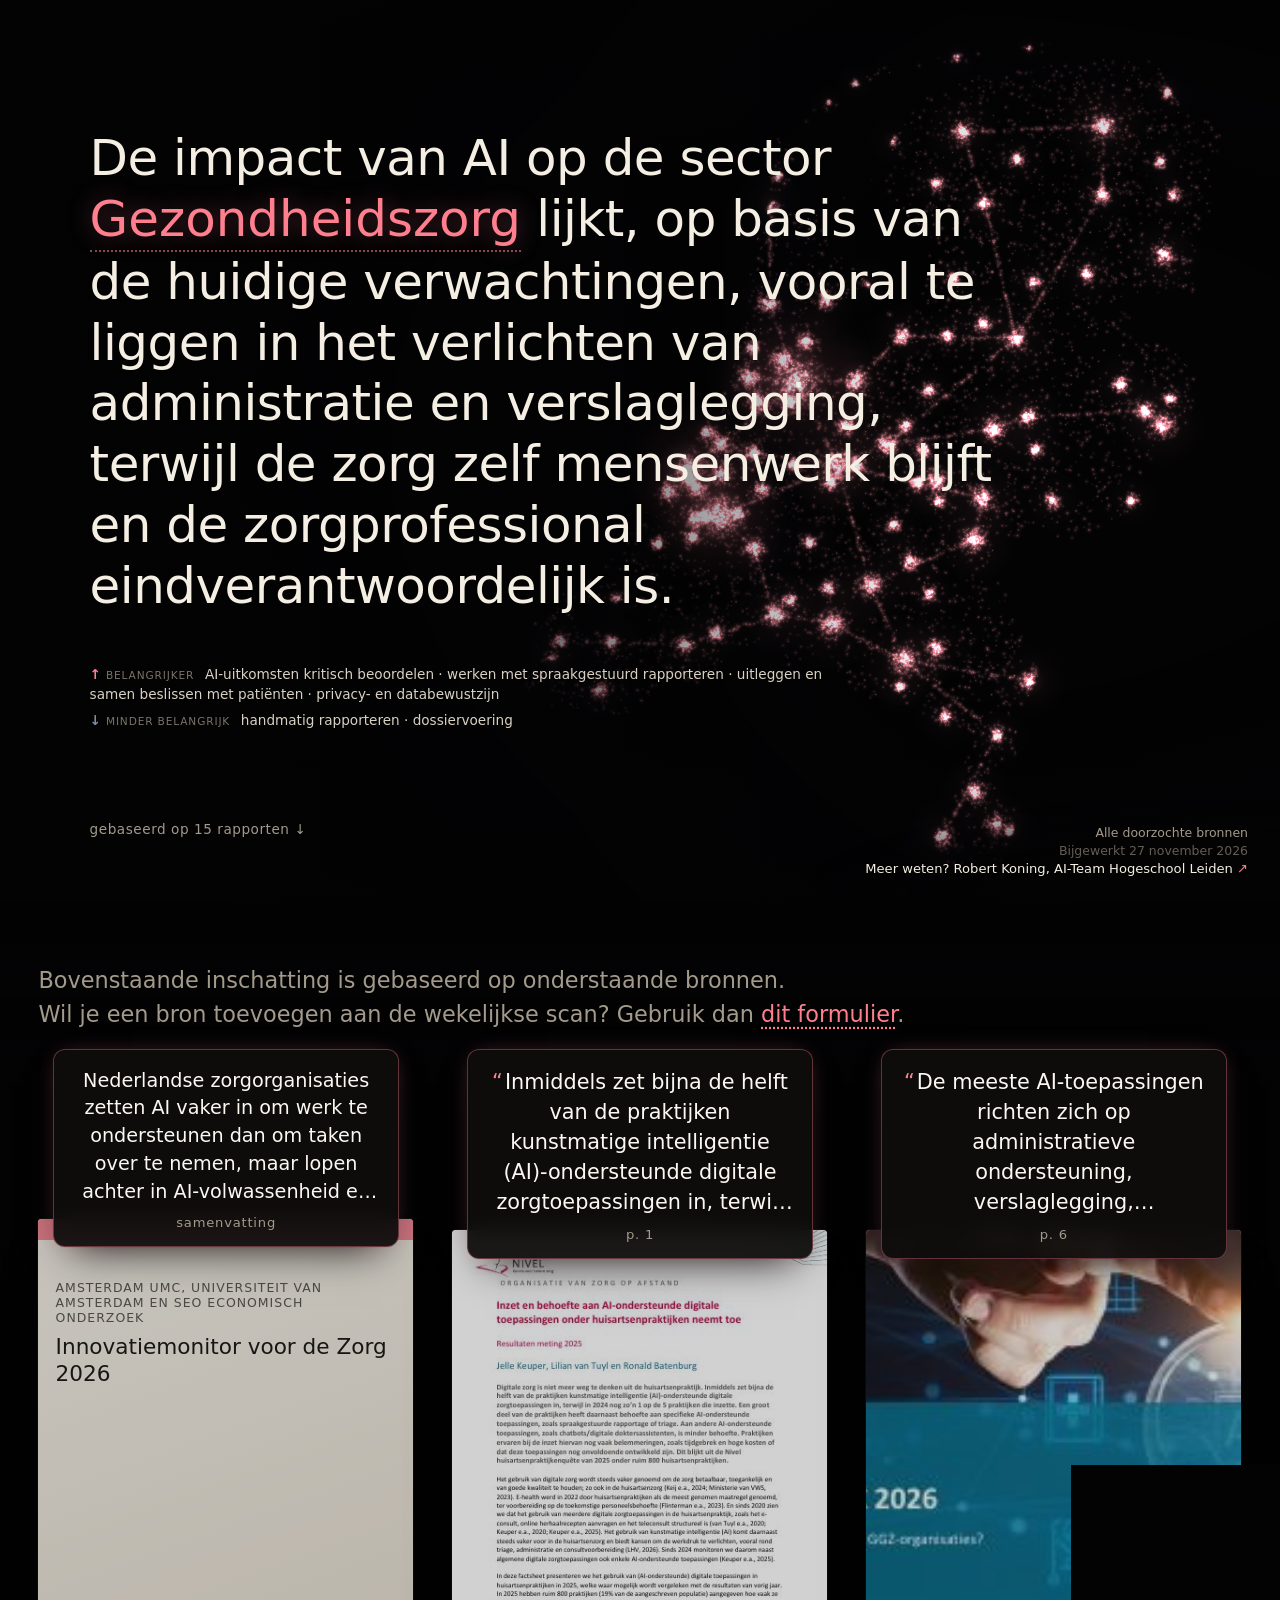
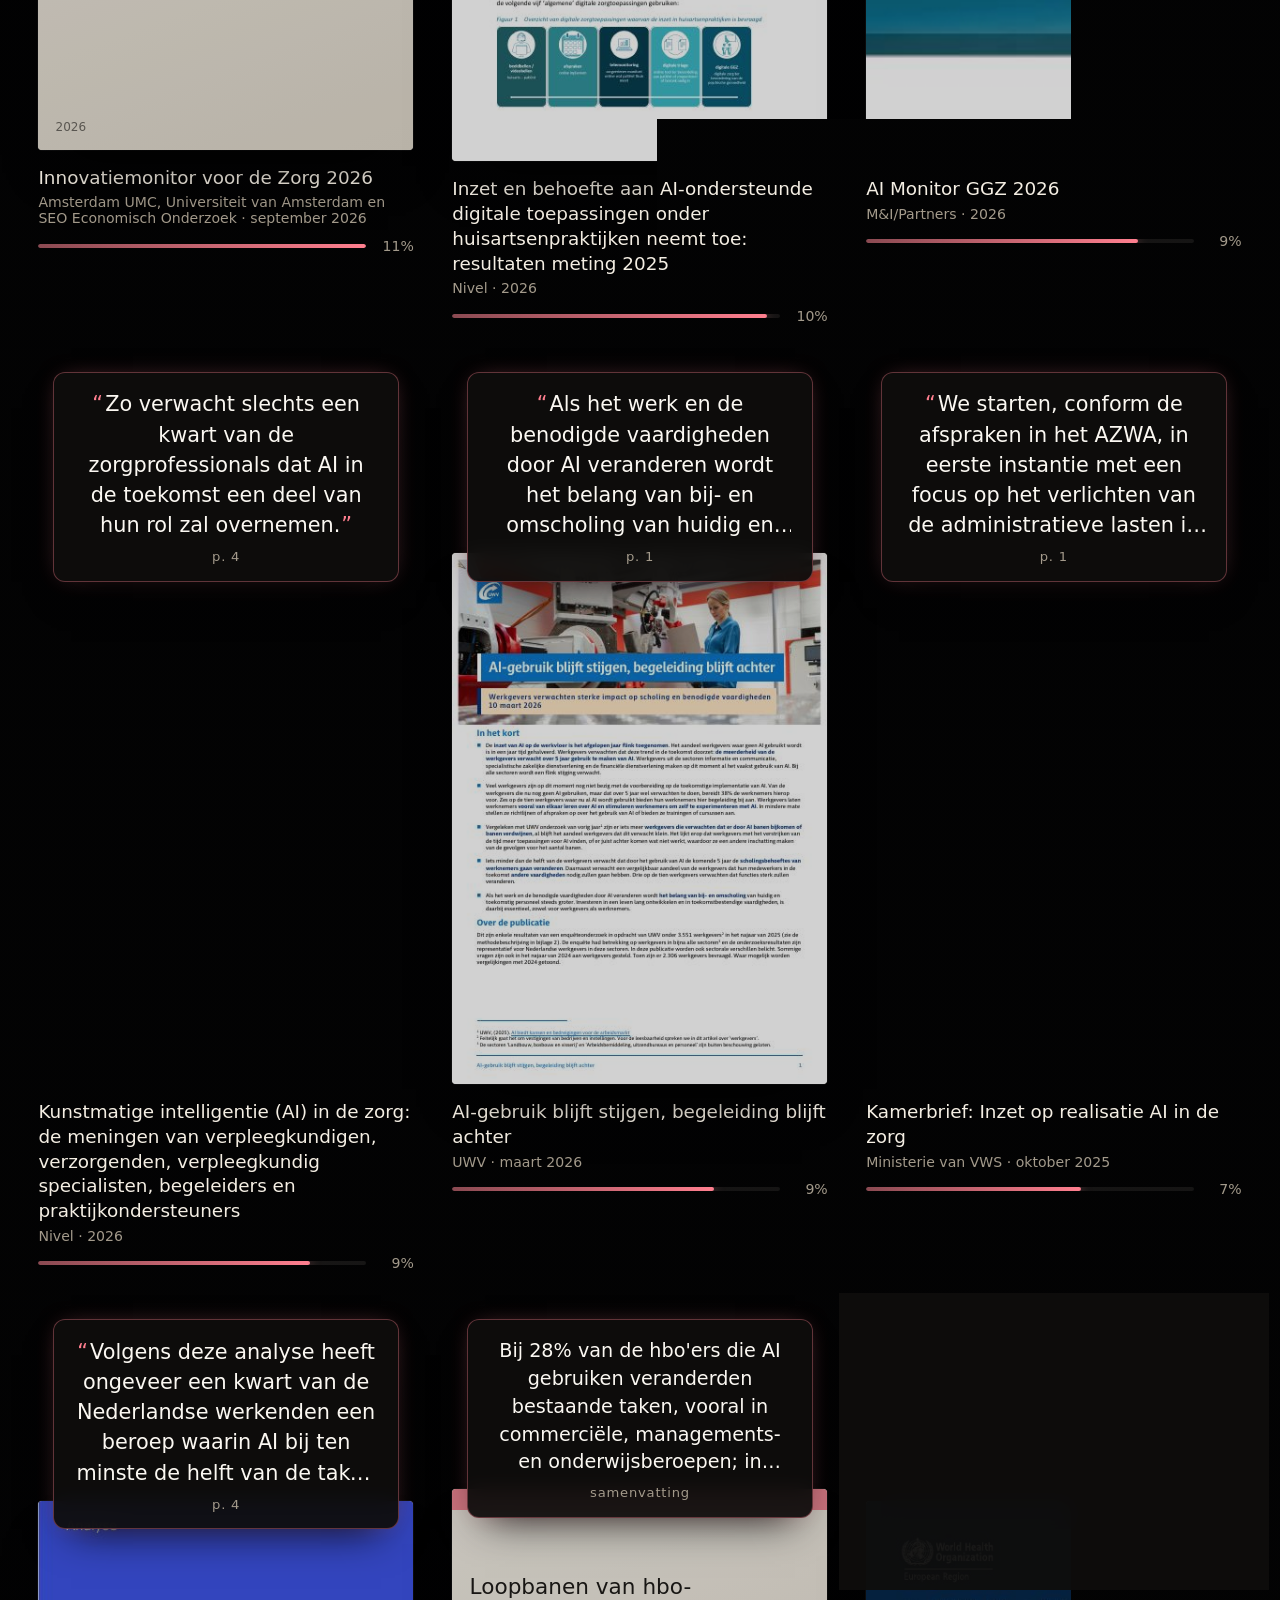
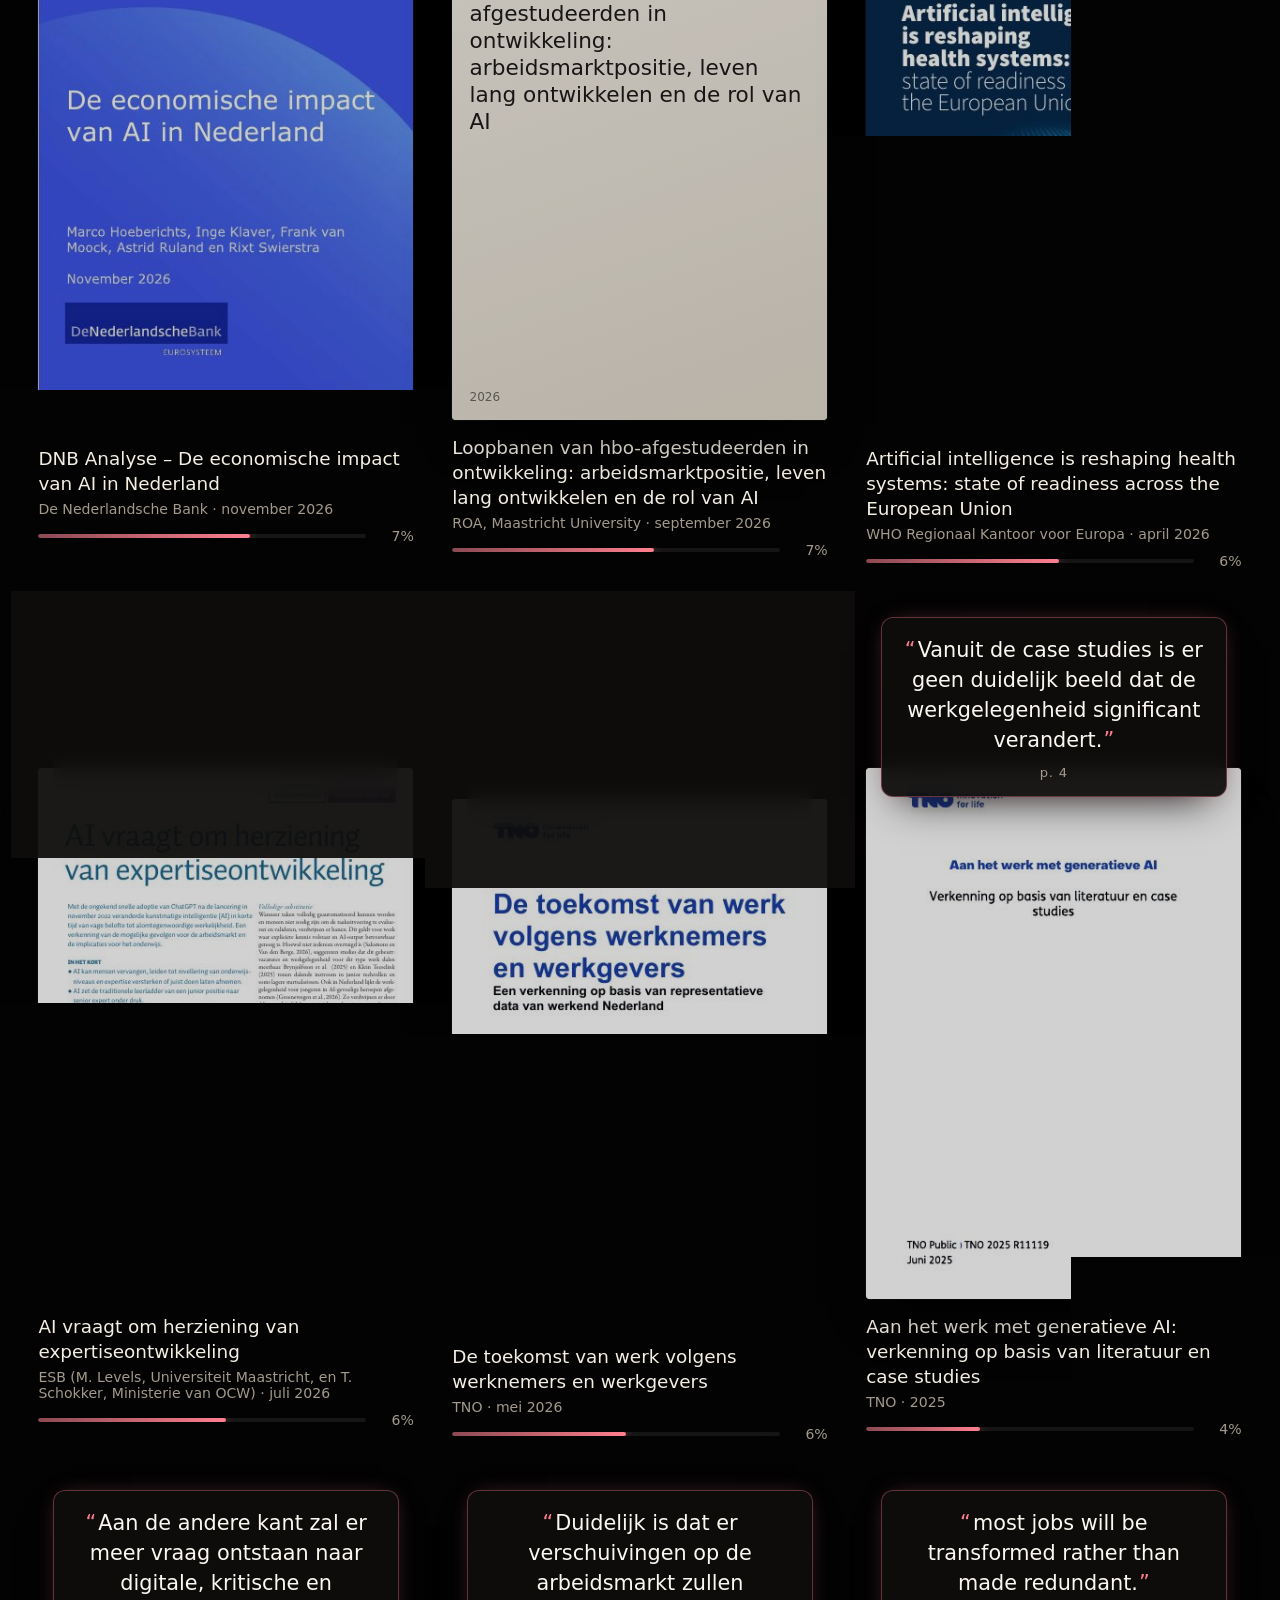
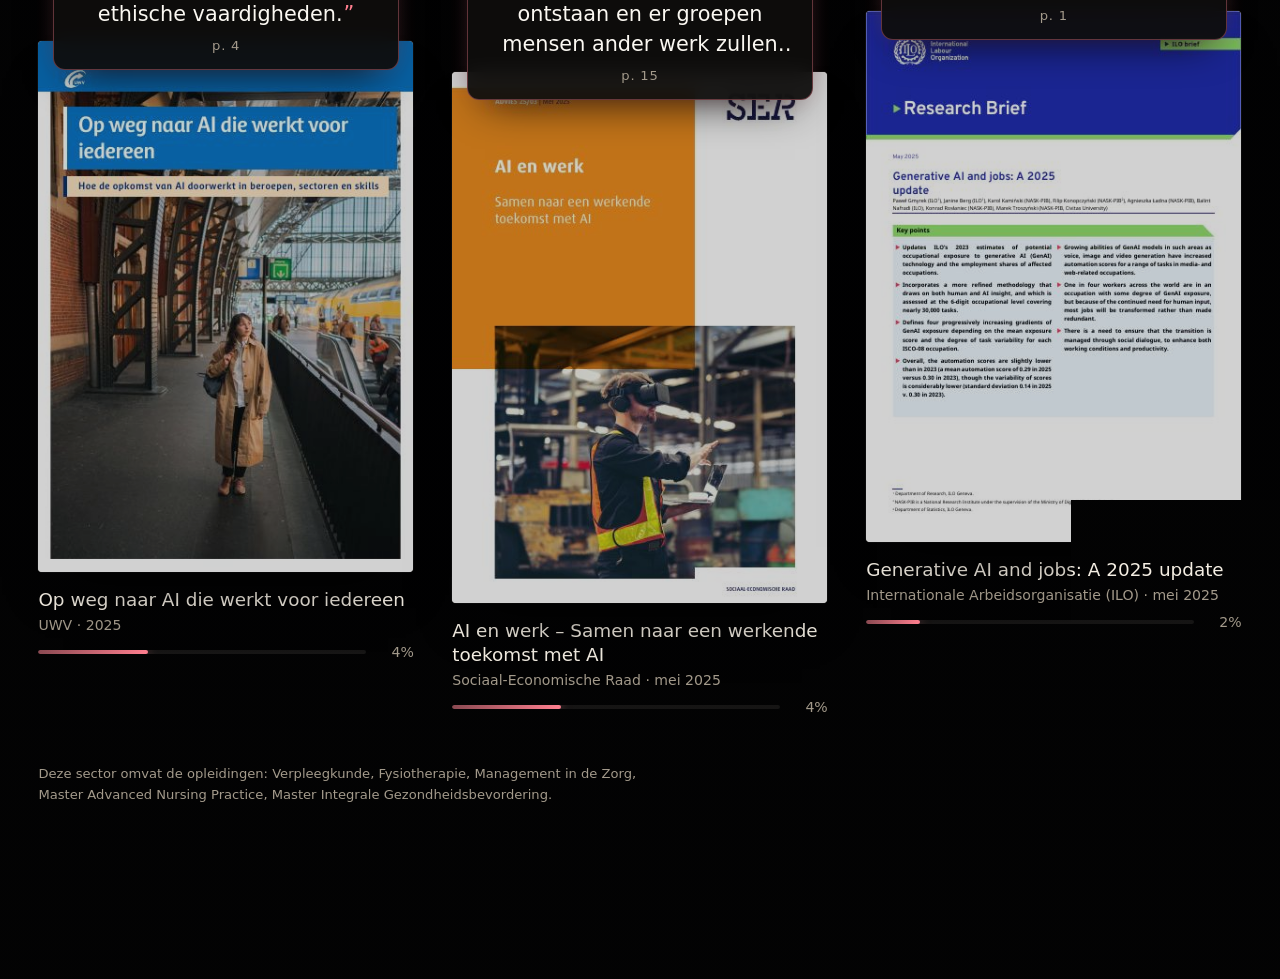
==== commit 4ca95b12: "Tekst wisselt pas na de lichtgolf, zodat beide animaties niet tegelijk lopen Co-Authored-By: Claude " ====
--- a/index.html
+++ b/index.html
@@ -45,8 +45,8 @@
     <a class="contact" href="https://www.linkedin.com/in/robert-koning-3464b926/" target="_blank" rel="noopener" title="Naar LinkedIn">Meer weten? Robert Koning, AI-Team Hogeschool Leiden</a>
   </footer>
 
-  <script src="kaart.js?v=2"></script>
+  <script src="kaart.js?v=4"></script>
   <script src="weging.js?v=2"></script>
-  <script src="app.js?v=2"></script>
+  <script src="app.js?v=4"></script>
 </body>
 </html>
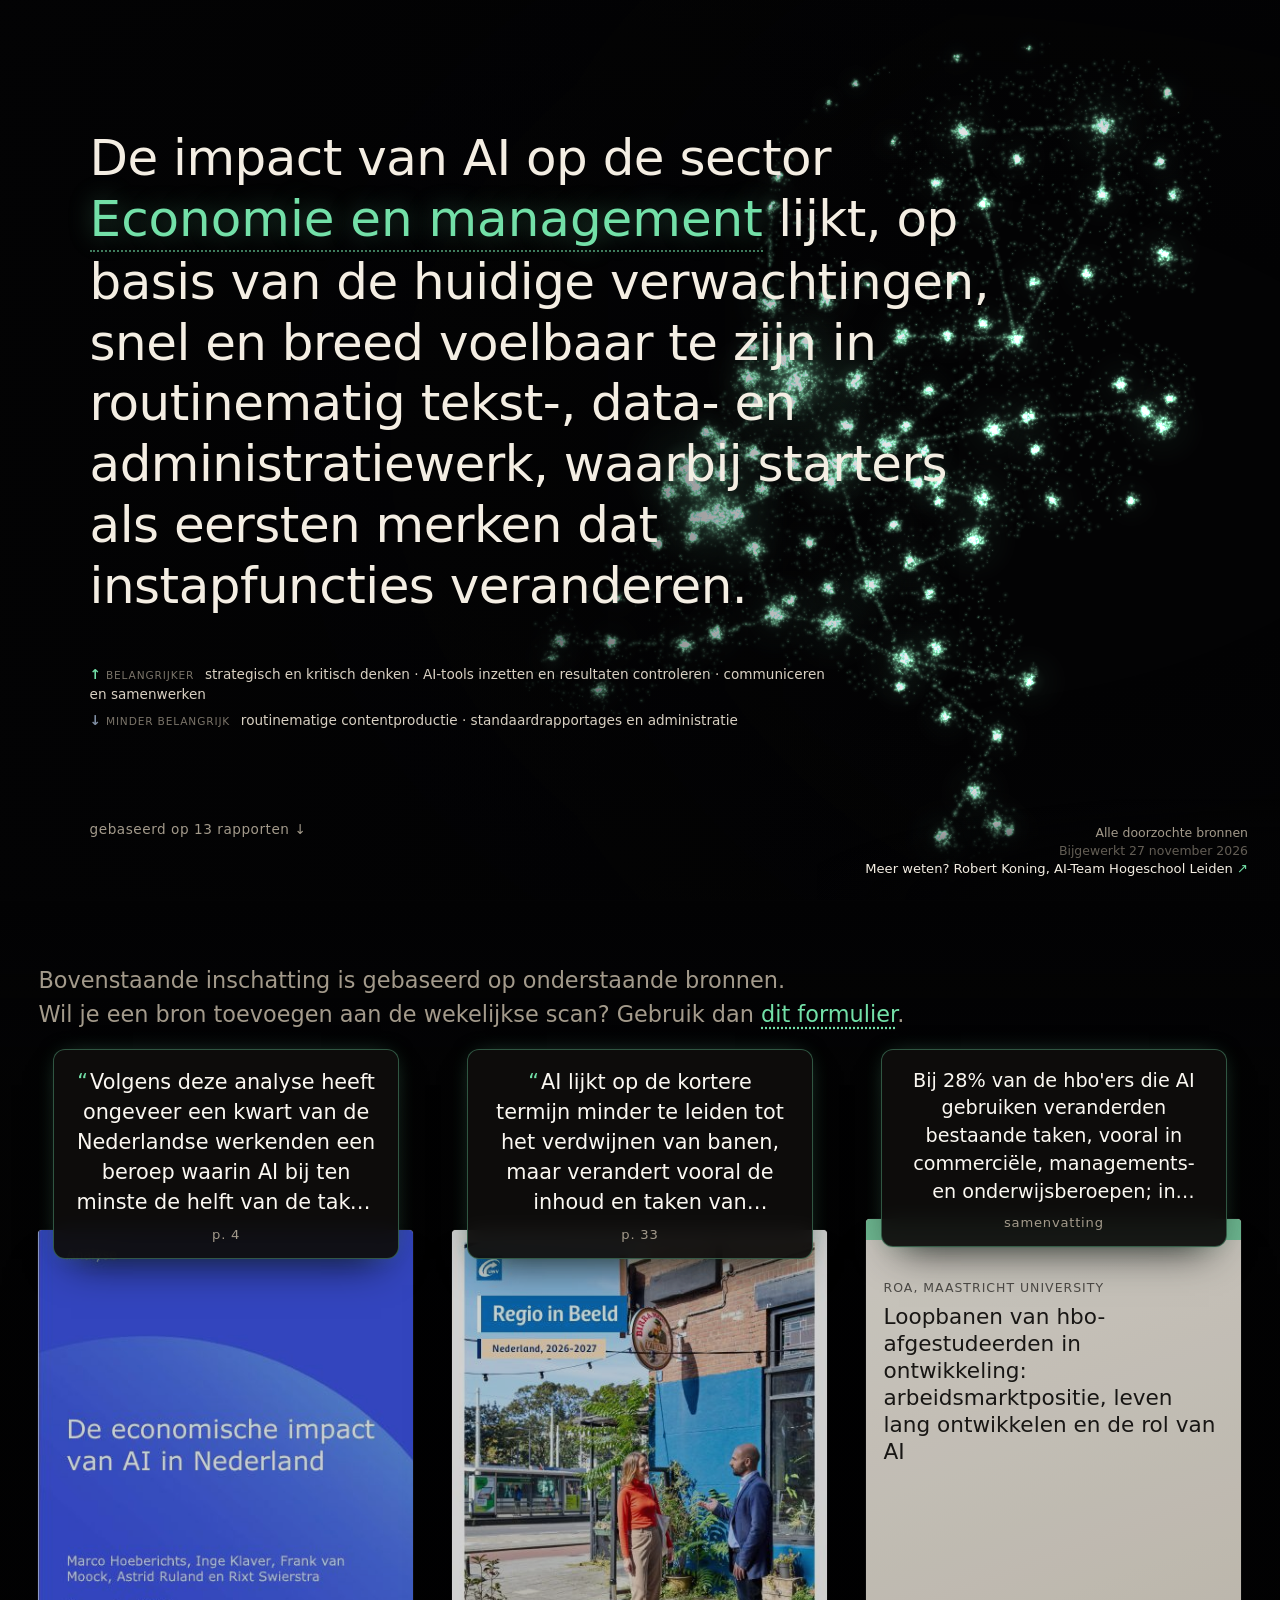
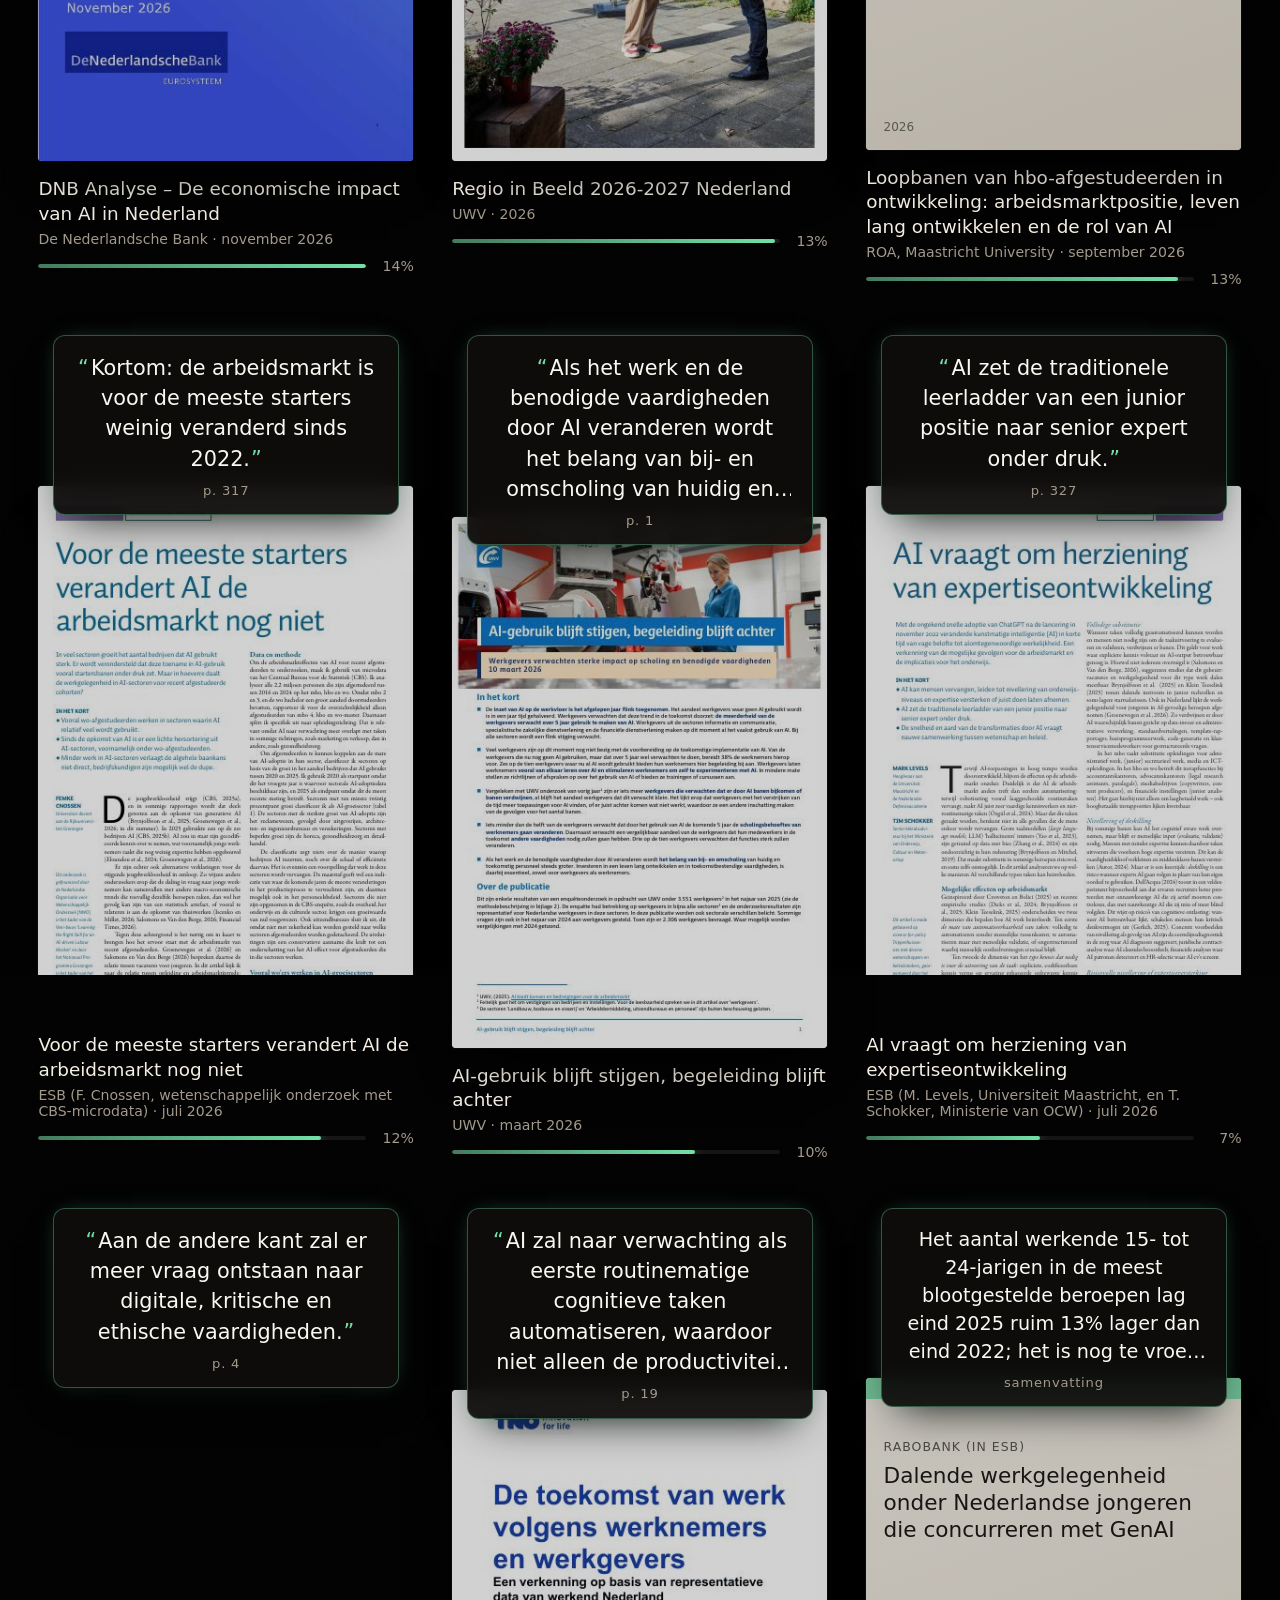
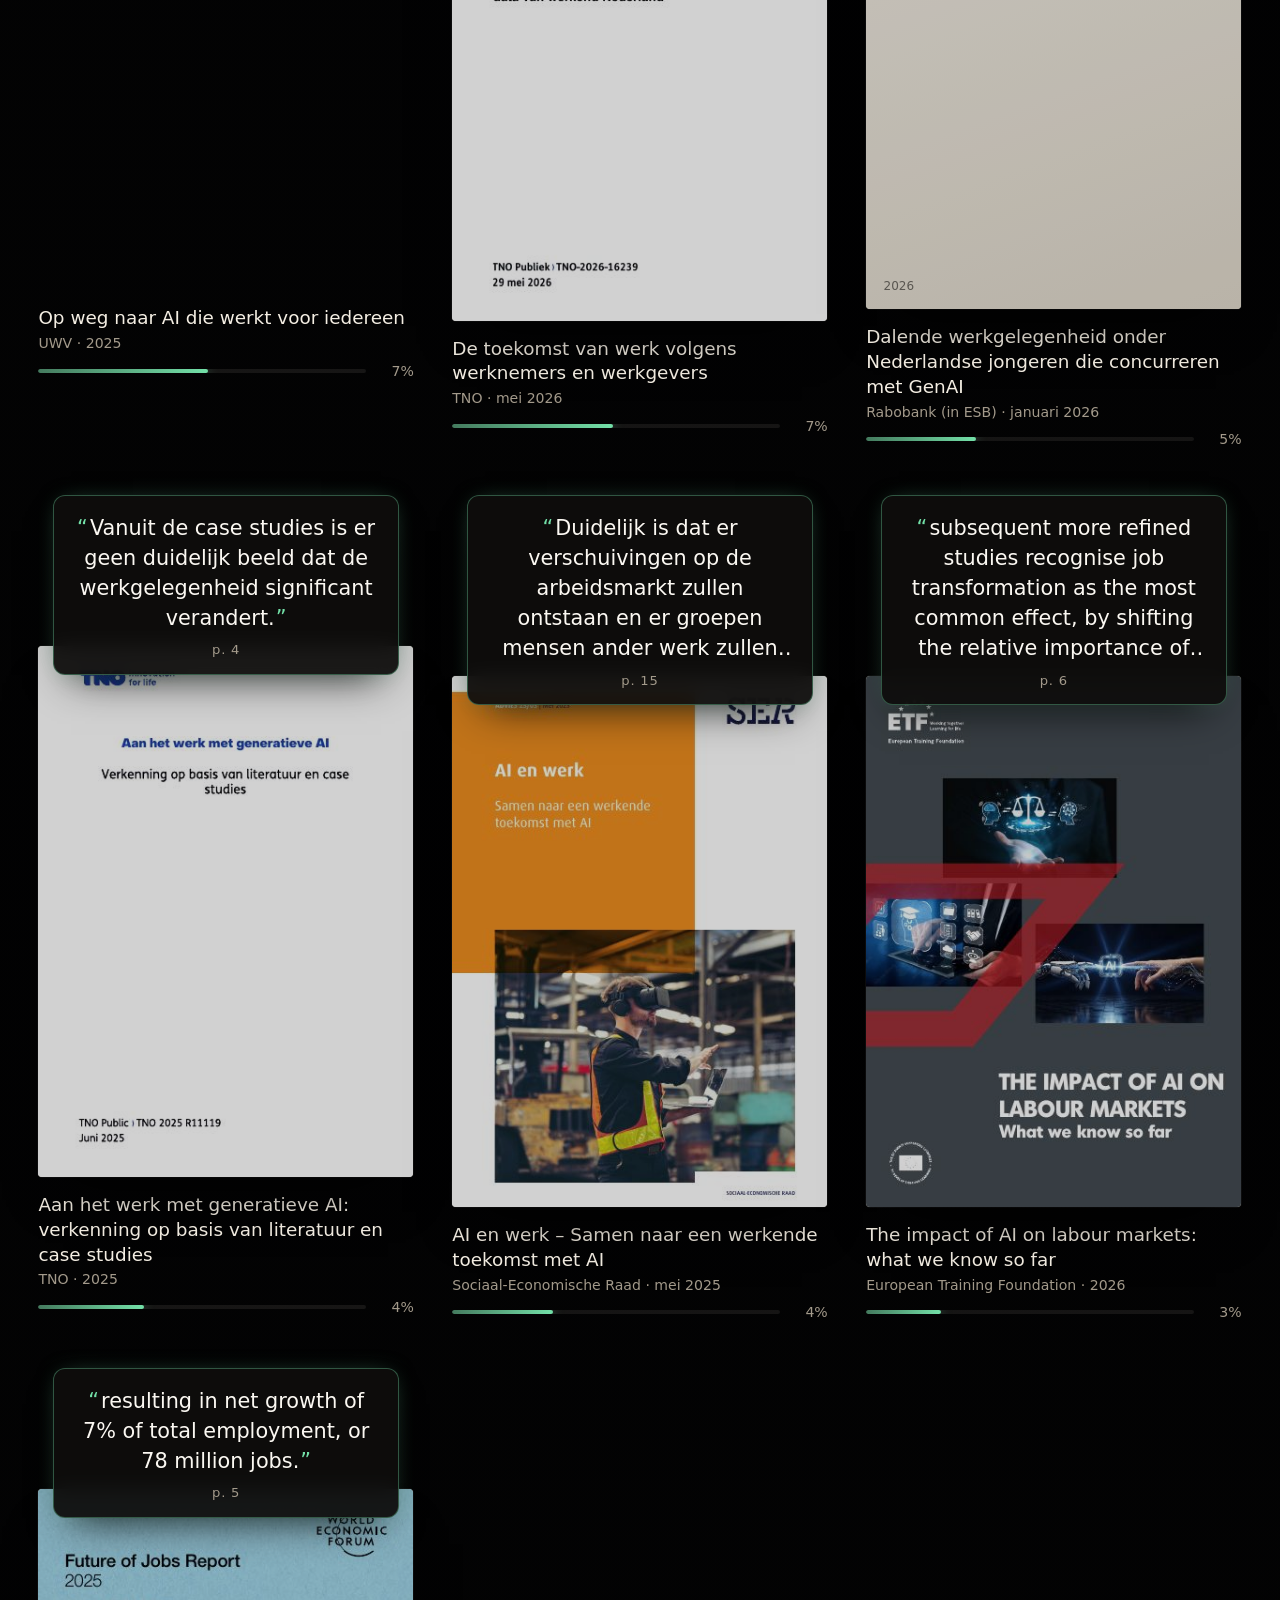
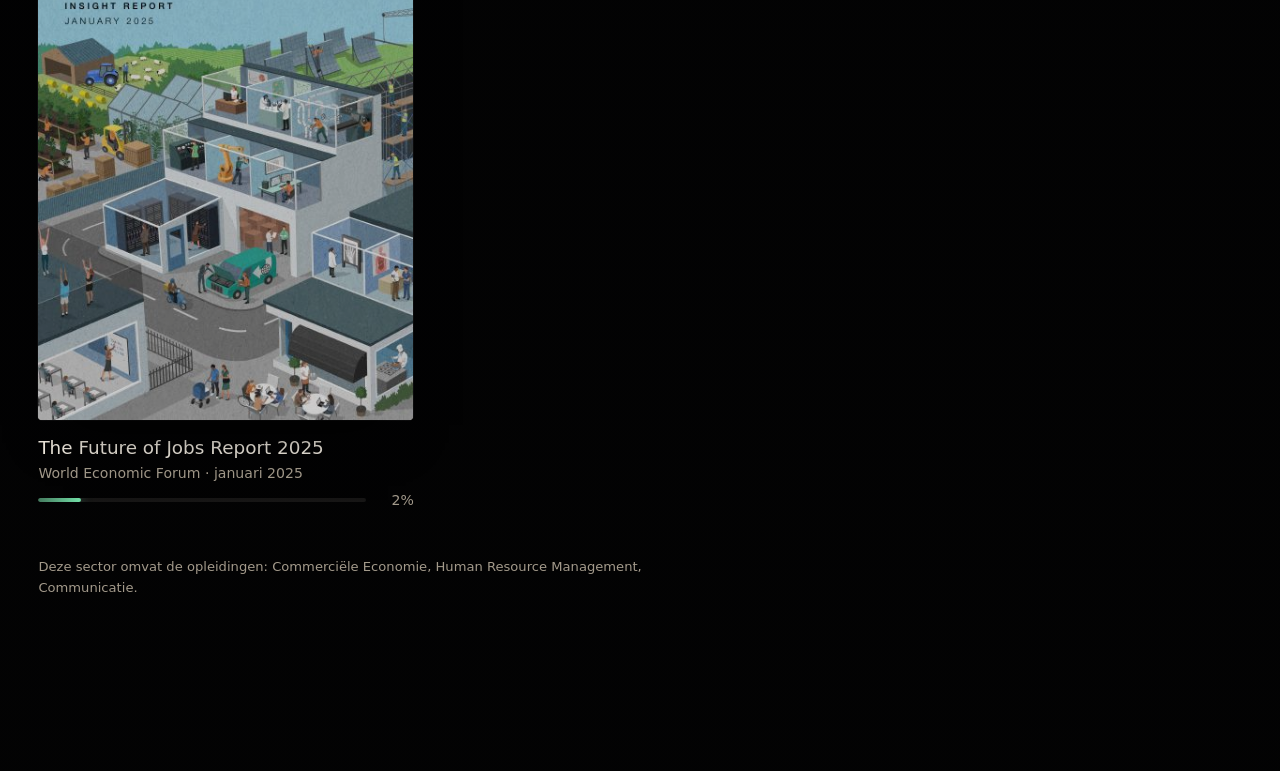
==== commit 4c8fe34d: "Zin wordt in één seconde uitgetypt, tegelijk met de lichtgolf, zonder vervagen Co-Authored-By: Claud" ====
--- a/index.html
+++ b/index.html
@@ -45,8 +45,8 @@
     <a class="contact" href="https://www.linkedin.com/in/robert-koning-3464b926/" target="_blank" rel="noopener" title="Naar LinkedIn">Meer weten? Robert Koning, AI-Team Hogeschool Leiden</a>
   </footer>
 
-  <script src="kaart.js?v=4"></script>
+  <script src="kaart.js?v=5"></script>
   <script src="weging.js?v=2"></script>
-  <script src="app.js?v=4"></script>
+  <script src="app.js?v=5"></script>
 </body>
 </html>
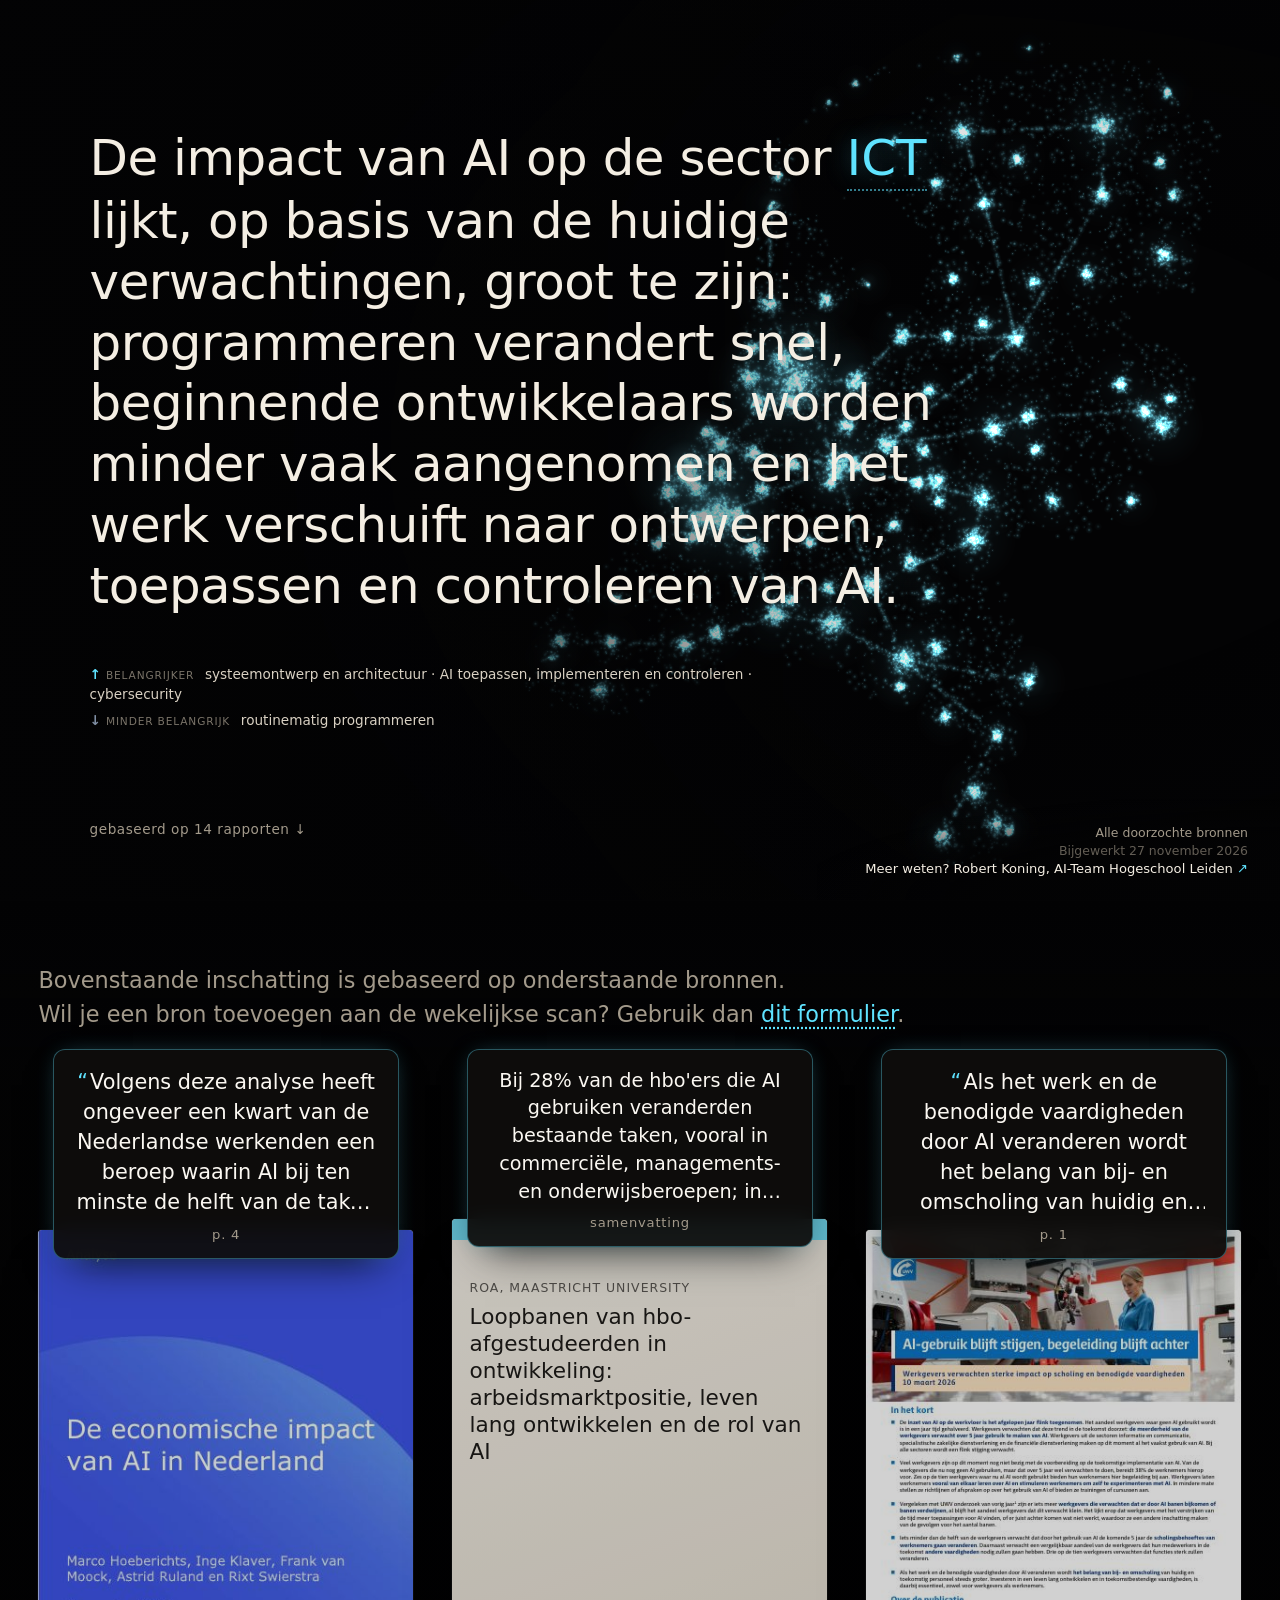
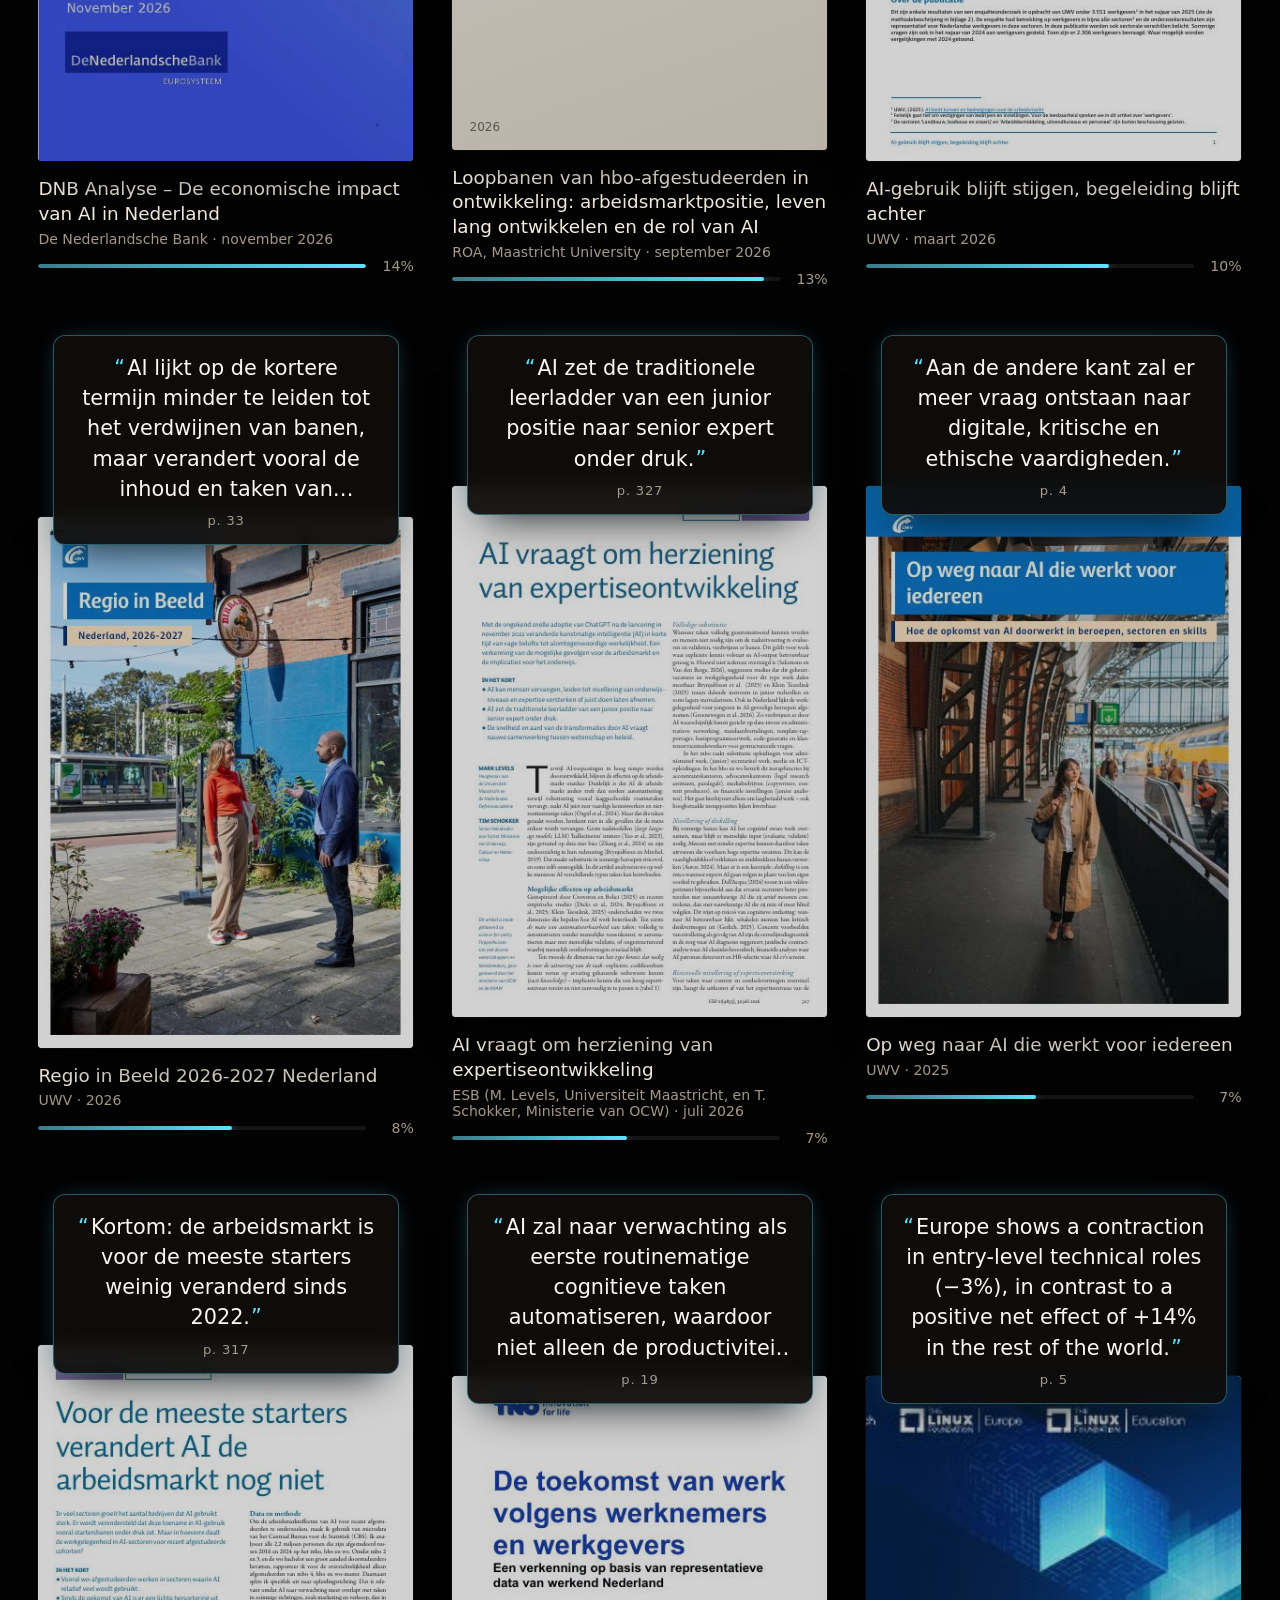
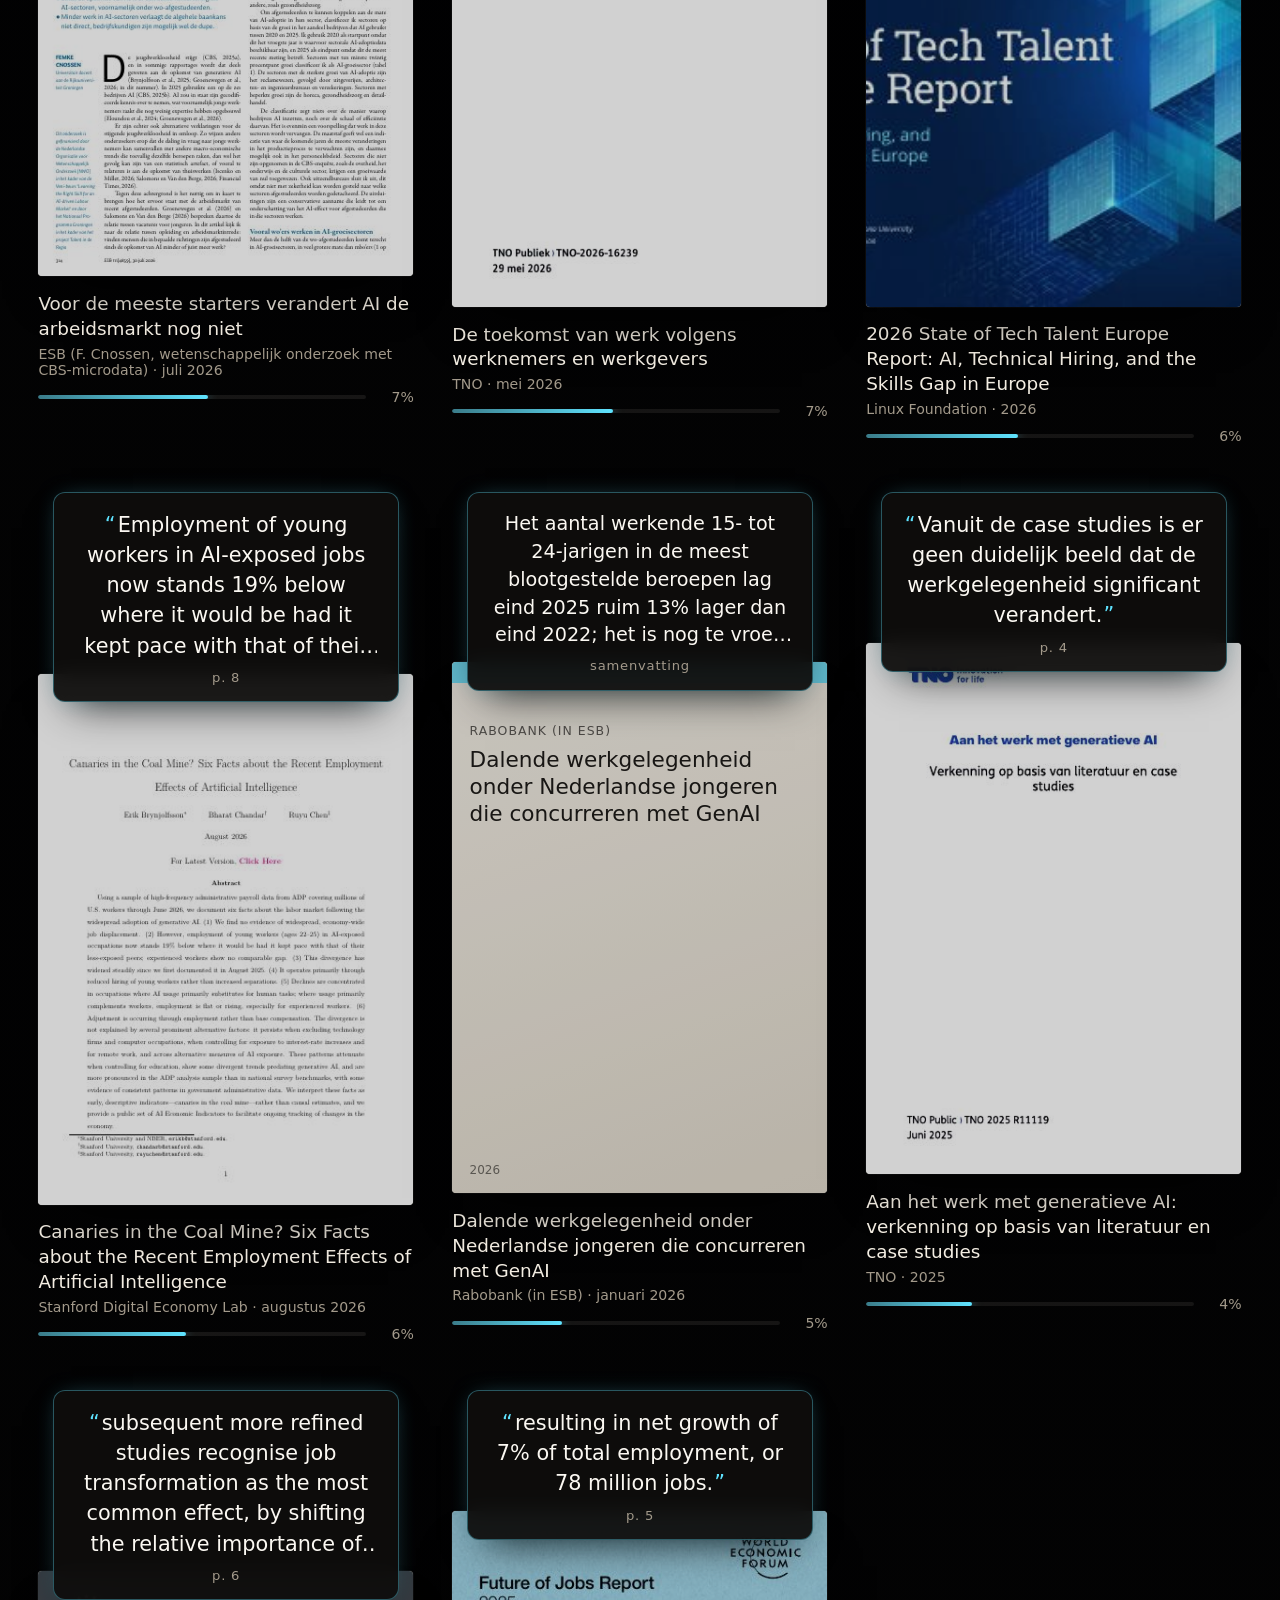
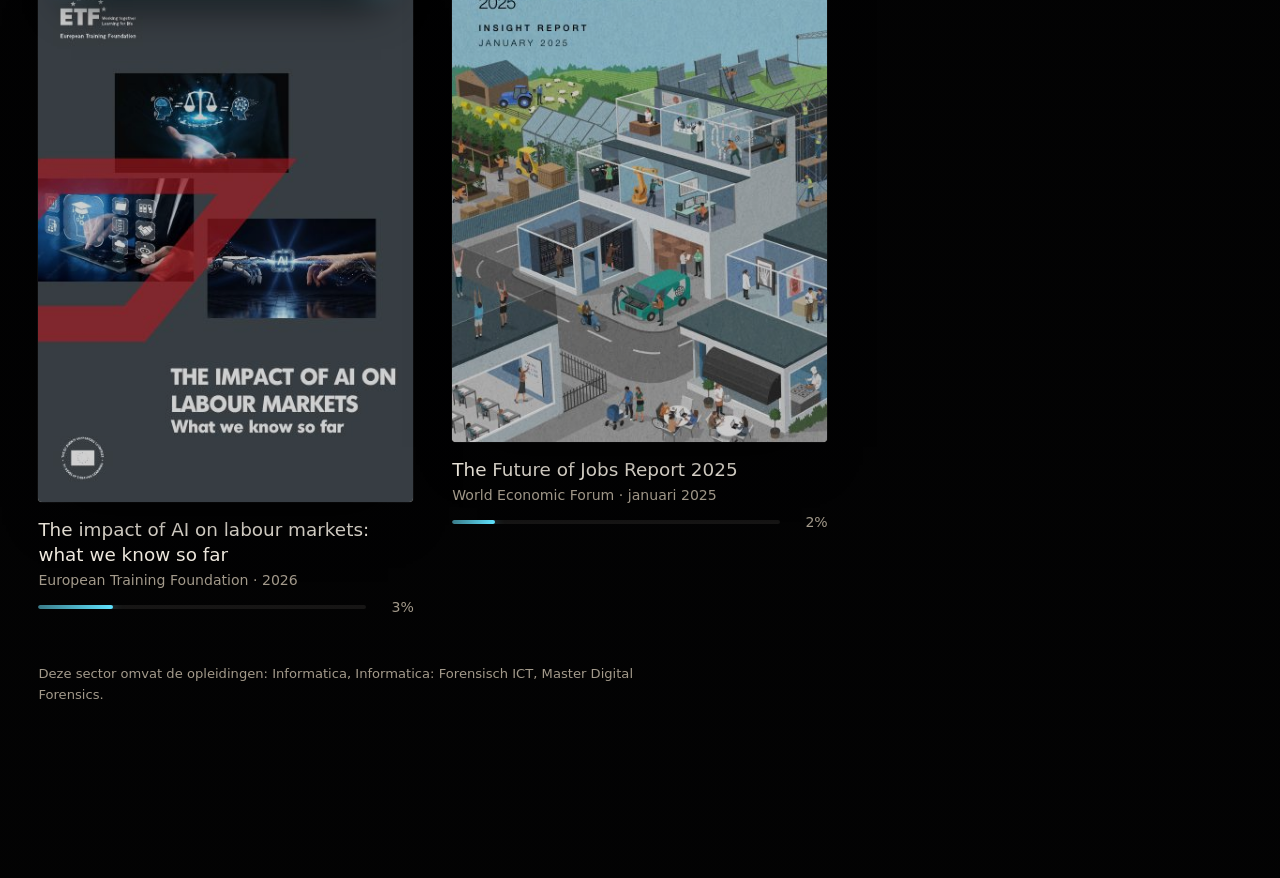
==== commit 8ee7eff2: "Citaten per sector: een rapport kan per sector een eigen, letterlijk gecontroleerd citaat hebben Pat" ====
--- a/index.html
+++ b/index.html
@@ -46,7 +46,7 @@
   </footer>
 
   <script src="kaart.js?v=5"></script>
-  <script src="weging.js?v=2"></script>
+  <script src="weging.js?v=5"></script>
   <script src="app.js?v=5"></script>
 </body>
 </html>
